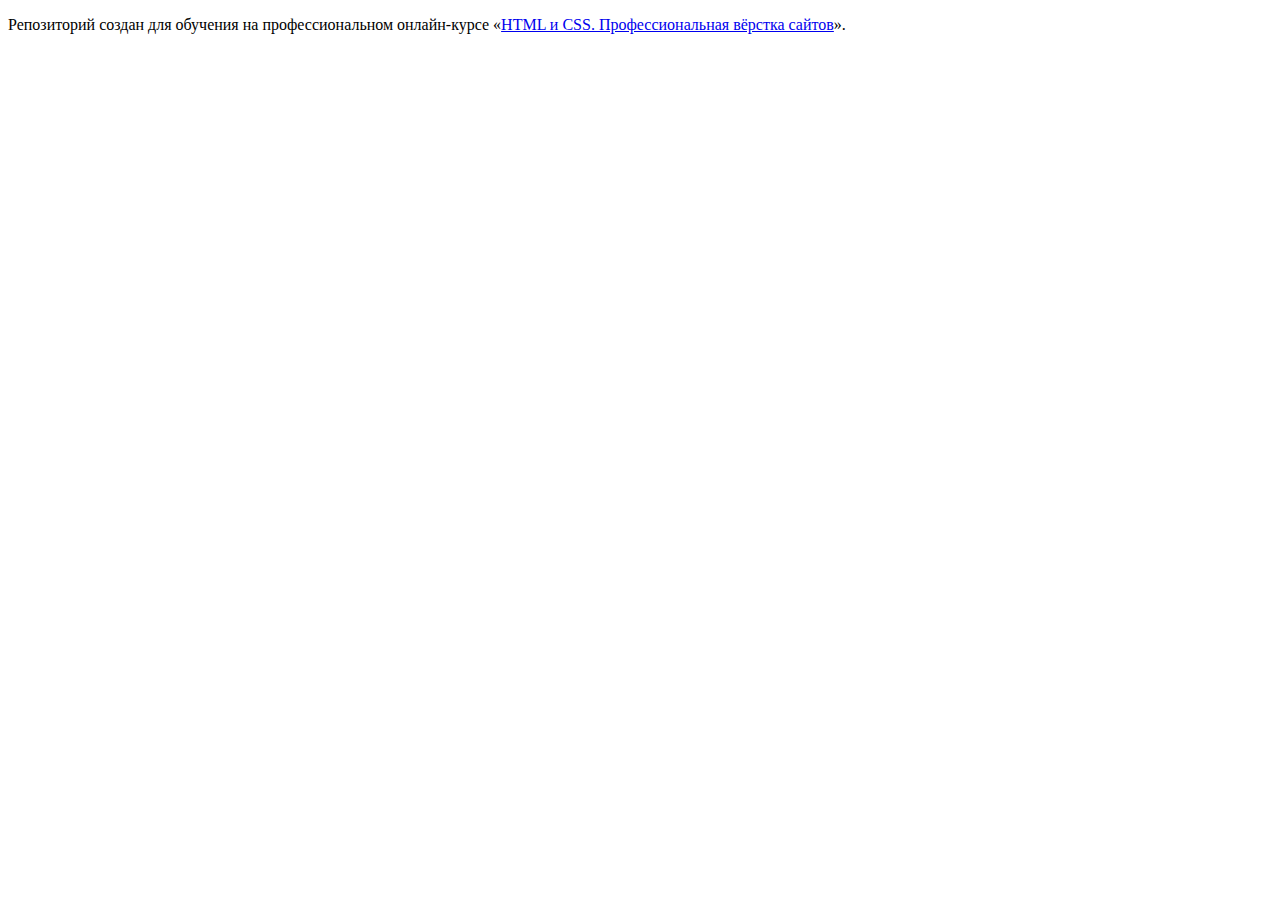
==== index.html @ b7908b3c ":hatching_chick:" ====
<!DOCTYPE html>
<html lang="ru">
  <head>
    <meta charset="utf-8">
    <title>HTML Academy: Седона</title>
  </head>
  <body>

    <p>Репозиторий создан для обучения на профессиональном онлайн‑курсе «<a href="https://htmlacademy.ru/intensive/htmlcss">HTML и CSS. Профессиональная вёрстка сайтов</a>».</p>

  </body>
</html>
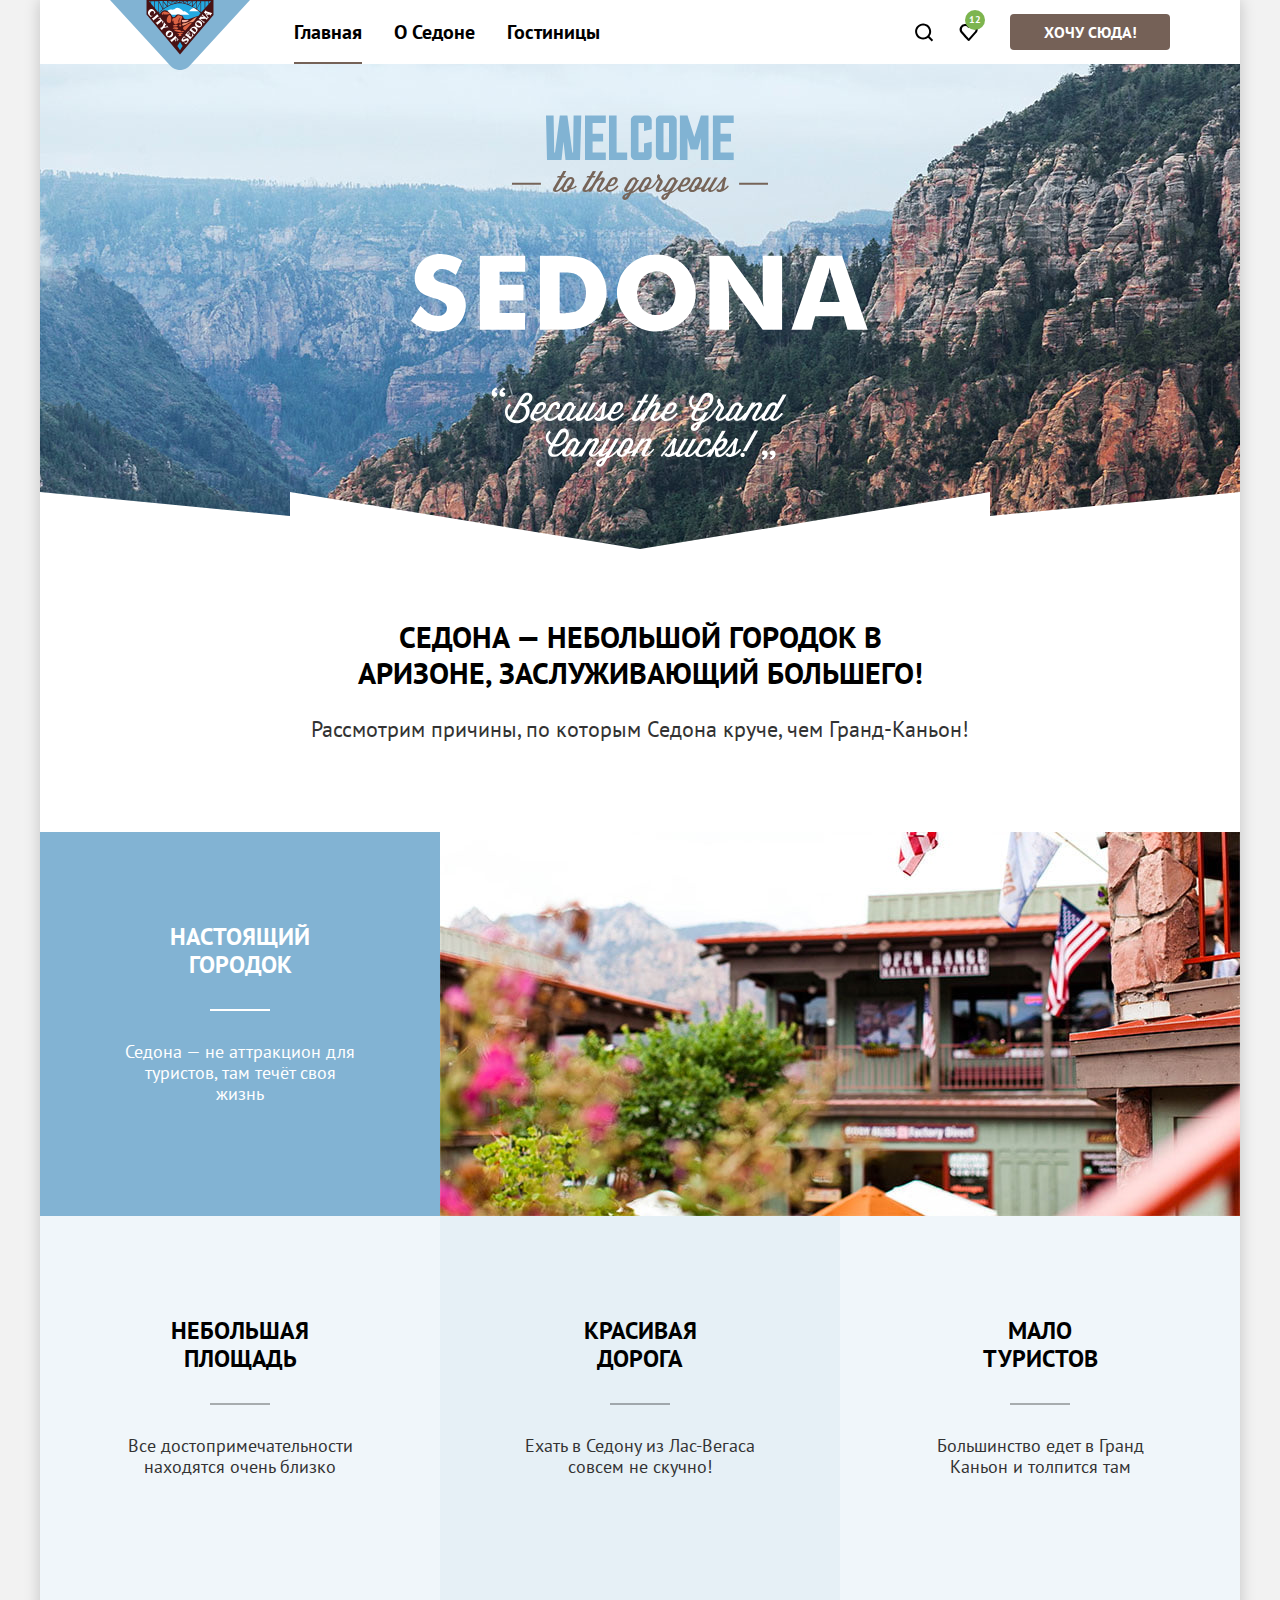
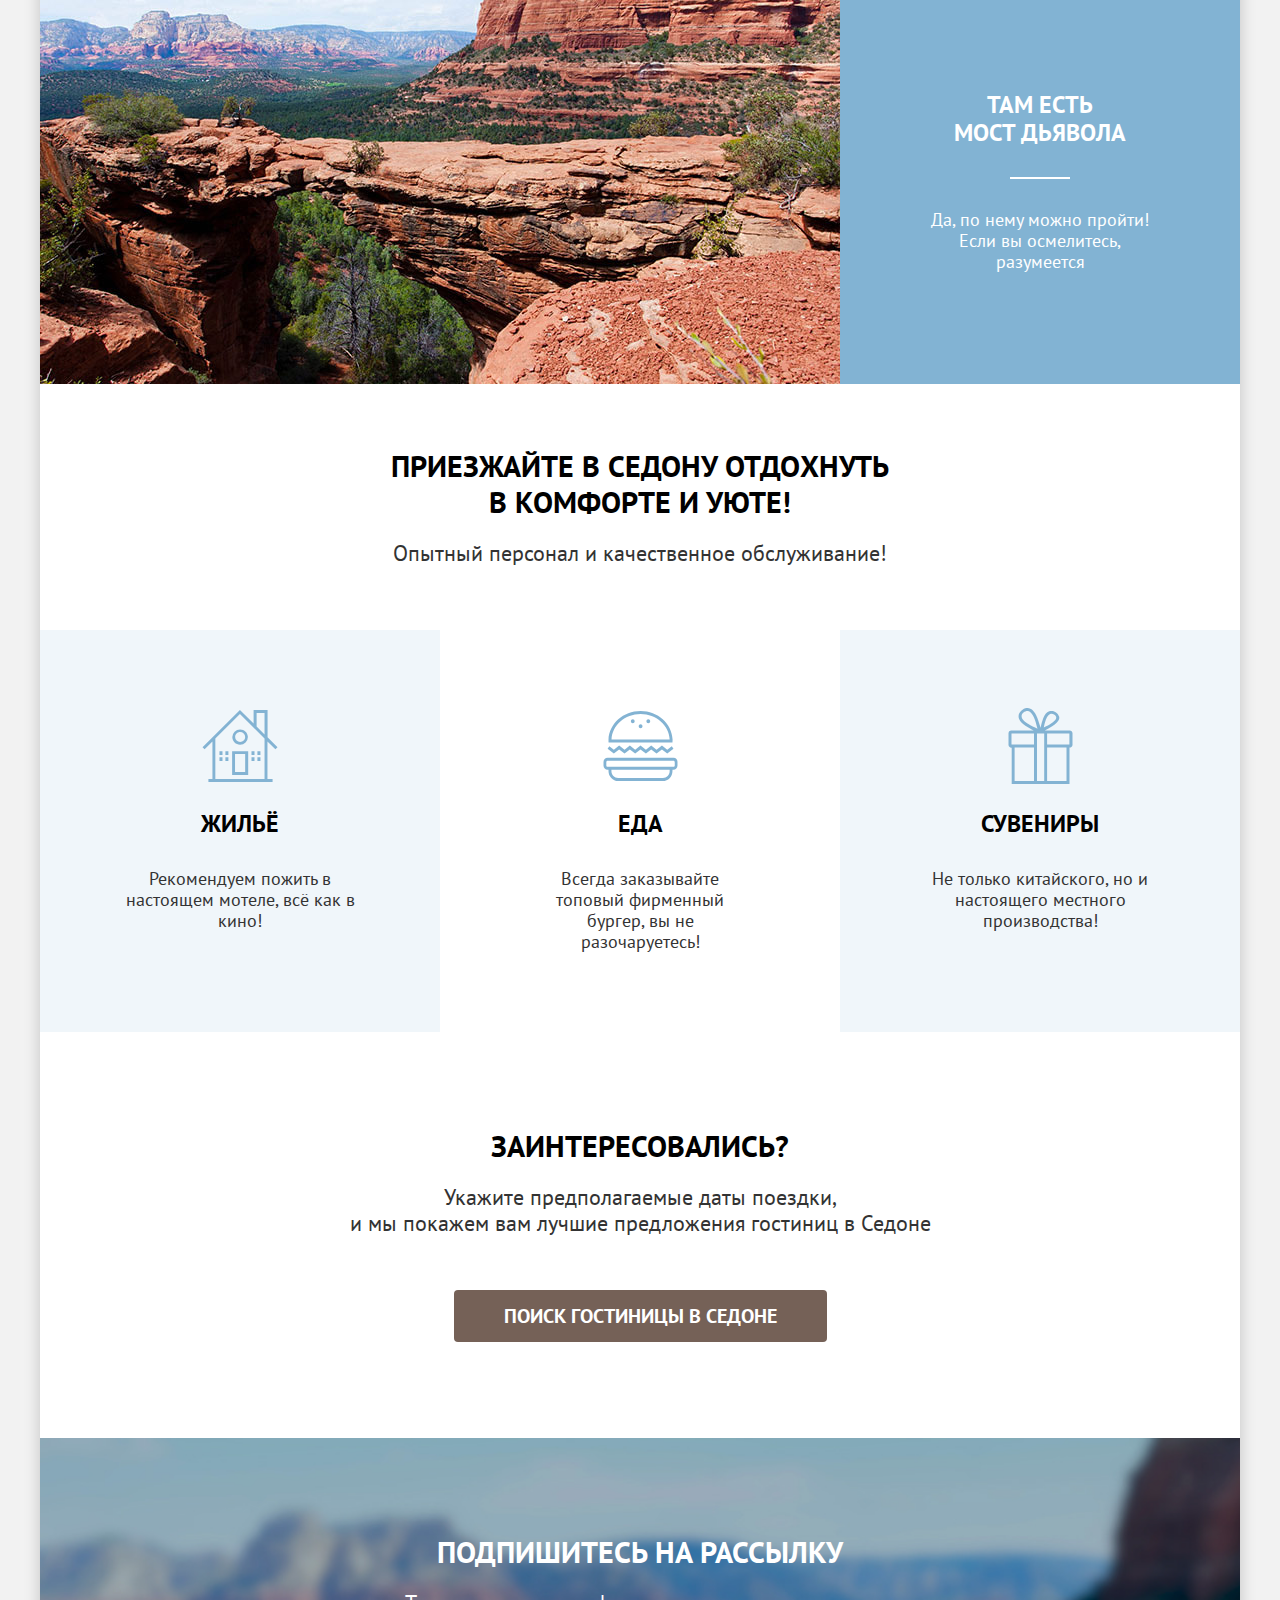
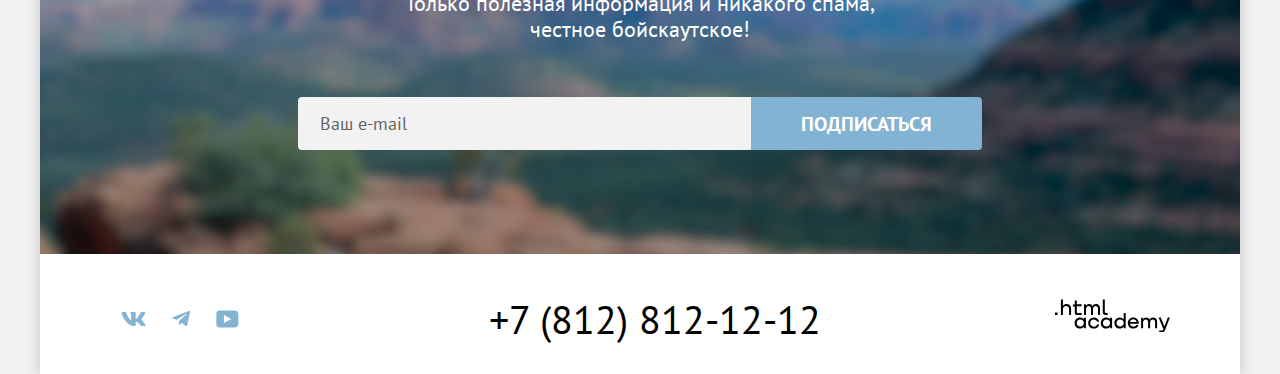
==== commit 05a84fa1: "Merge pull request #1 from maryana-academova/master" ====
--- a/index.html
+++ b/index.html
@@ -2,11 +2,230 @@
 <html lang="ru">
   <head>
     <meta charset="utf-8">
-    <title>HTML Academy: Седона</title>
+    <title>Седона. Городок в Аризоне</title>
+    <link rel="stylesheet" href="styles/styles.css">
   </head>
   <body>
-
-    <p>Репозиторий создан для обучения на профессиональном онлайн‑курсе «<a href="https://htmlacademy.ru/intensive/htmlcss">HTML и CSS. Профессиональная вёрстка сайтов</a>».</p>
-
+    <div class="page-container">
+      <header class="page-header" data-test="header">
+        <div class="page-header-container">
+          <nav class="navigation">
+            <a class="navigation-logo" href="#">
+              <img class="page-header-logo" src="images/logo.svg" width="140" height="70" alt="Логотип города Седона.">
+            </a>
+            <ul class="navigation-list">
+              <li class="navigation-item">
+                <a class="navigation-link navigation-link-current" href="#">Главная</a>
+              </li>
+              <li class="navigation-item">
+                <a class="navigation-link" href="#">О Седоне</a>
+              </li>
+              <li class="navigation-item">
+                <a class="navigation-link" href="catalog.html">Гостиницы</a>
+              </li>
+            </ul>
+            <ul class="navigation-user">
+              <li class="navigation-user-item">
+                <a class="navigation-user-link navigation-user-link-search" href="#">
+                  <span class="visually-hidden">Поиск</span>
+                </a>
+              </li>
+              <li class="navigation-user-item">
+                <a class="navigation-user-link navigation-user-link-favorite" href="#">
+                  <span class="visually-hidden">Избранное</span>
+                  <span class="notification-badge">12</span>
+                </a>
+              </li>
+            </ul>
+          </nav>
+          <a class="header-button" href="#search">Хочу сюда!</a>
+        </div>
+      </header>
+      <main class="main-container main-index" data-test="main">
+        <section class="hero" data-test="hero">
+          <h1 class="visually-hidden">Седона — городок в Аризоне</h1>
+          <img class="hero-img" src="images/welcome.svg" width="458" height="352" alt="Welcome to the gorgeous Sedona, because the Grand Canyon sucks!">
+        </section>
+        <section class="advantages" data-test="advantages">
+          <h2 class="visually-hidden">Преимущества</h2>
+          <p class="lead">Седона — небольшой городок в Аризоне, заслуживающий большего!</p>
+          <p class="advantages-list-title">Рассмотрим причины, по которым Седона круче, чем Гранд-Каньон!</p>
+          <ul class="advantages-list">
+            <li class="advantages-item advantages-item-wide">
+              <div class="advantages-item-container">
+                <h3 class="advantages-title">Настоящий городок</h3>
+                <p class="advantages-description">Седона — не аттракцион для туристов, там течёт своя жизнь</p>
+              </div>
+              <img class="advantages-img" src="images/photo-1.jpg" width="800" height="384" alt="Домики на фоне гор.">
+            </li>
+            <li class="advantages-item">
+              <div class="advantages-item-container">
+                <h3 class="advantages-title">Небольшая площадь</h3>
+                <p class="advantages-description">Все достопримечательности находятся очень близко</p>
+              </div>
+            </li>
+            <li class="advantages-item">
+              <div class="advantages-item-container">
+                <h3 class="advantages-title">Красивая дорога</h3>
+                <p class="advantages-description">Ехать в Седону из Лас-Вегаса совсем не скучно!</p>
+              </div>
+            </li>
+            <li class="advantages-item">
+              <div class="advantages-item-container">
+                <h3 class="advantages-title">Мало туристов</h3>
+                <p class="advantages-description">Большинство едет в Гранд Каньон и толпится там</p>
+              </div>
+            </li>
+            <li class="advantages-item advantages-item-wide advantages-item-wide-reverse">
+              <div class="advantages-item-container">
+                <h3 class="advantages-title">Там есть<br>мост дьявола</h3>
+                <p class="advantages-description">Да, по нему можно пройти! Если вы осмелитесь, разумеется</p>
+              </div>
+              <img class="advantages-img" src="images/photo-2.jpg" width="800" height="384" alt="Каньон, горы, снова горы.">
+            </li>
+          </ul>
+      </section>
+      <section class="infrastructure">
+        <h2 class="visually-hidden">Инфраструктура</h2>
+        <p class="infrastructure-lead">Приезжайте в Седону отдохнуть в комфорте и уюте!</p>
+        <p class="infrastructure-lead-text">Опытный персонал и качественное обслуживание!</p>
+          <ul class="infrastructure-list">
+            <li class="infrastructure-item infrastructure-item-home">
+              <h4 class="infrastructure-title">Жильё</h4>
+              <p class="infrastructure-description">Рекомендуем пожить в настоящем мотеле, всё как в кино!</p>
+            </li>
+            <li class="infrastructure-item infrastructure-item-meal">
+              <h4 class="infrastructure-title">Еда</h4>
+              <p class="infrastructure-description">Всегда заказывайте топовый фирменный бургер, вы не разочаруетесь!</p>
+            </li>
+            <li class="infrastructure-item infrastructure-item-souvenir">
+              <h4 class="infrastructure-title">Сувениры</h4>
+              <p class="infrastructure-description">Не только китайского, но и настоящего местного производства!</p>
+            </li>
+          </ul>
+        </section>
+        <section class="search" data-test="search" id="search">
+          <h2 class="search-title">Заинтересовались?</h2>
+          <p class="search-description">Укажите предполагаемые даты поездки,<br> и мы покажем вам лучшие предложения гостиниц в Седоне</p>
+          <a class="search-button" href="#">Поиск гостиницы в Седоне</a>
+        </section>
+        <section class="subscribe subscribe-theme-custom" data-test="subscribe">
+          <h2 class="subscribe-title">Подпишитесь на рассылку</h2>
+          <p class="subscribe-description">Только полезная информация и никакого спама, честное бойскаутское!</p>
+          <form class="subscribe-form" action="https://echo.htmlacademy.ru/" method="post">
+            <p class="subscribe-form-name">
+              <label class="visually-hidden" for="user-email">Ваш e-mail</label>
+              <input class="field" type="text" id="user-email" name="user-email" placeholder="Ваш e-mail">
+            </p>
+            <button class="subscribe-button" type="submit">Подписаться</button>
+          </form>
+        </section>
+      </main>
+      <footer class="page-footer" data-test="footer">
+        <div class="page-footer-container">
+          <ul class="footer-social-list">
+            <li class="footer-social-item">
+              <a class="footer-social-link" href="#">
+                <span class="visually-hidden">ВКонтакте</span>
+                <svg class="footer-social-img" width="25" height="14" fill="currentColor" xmlns="http://www.w3.org/2000/svg">
+                  <path fill-rule="evenodd" clip-rule="evenodd" d="M24.12.95c.16-.55 0-.95-.8-.95H20.7c-.67 0-.98.35-1.15.73 0 0-1.33 3.2-3.22 5.27-.61.6-.9.8-1.23.8-.16 0-.41-.2-.41-.74V.95c0-.66-.19-.95-.74-.95H9.82c-.42 0-.67.3-.67.6 0 .61.95.76 1.04 2.5v3.8c0 .84-.15.99-.48.99-.9 0-3.06-3.21-4.34-6.89-.25-.71-.5-1-1.18-1H1.57c-.75 0-.9.35-.9.73 0 .68.89 4.07 4.14 8.55 2.17 3.06 5.23 4.72 8 4.72 1.68 0 1.88-.37 1.88-1v-2.32c0-.73.16-.88.7-.88.38 0 1.05.2 2.6 1.67 1.79 1.75 2.08 2.53 3.08 2.53h2.63c.75 0 1.12-.37.9-1.1-.23-.72-1.08-1.77-2.2-3.02-.62-.7-1.54-1.47-1.82-1.86-.39-.49-.28-.7 0-1.14 0 0 3.2-4.43 3.54-5.93Z" />
+                </svg>
+              </a>
+            </li>
+            <li class="footer-social-item">
+              <a class="footer-social-link" href="#">
+                <span class="visually-hidden">Телеграм</span>
+                <svg class="footer-social-img" width="18" height="16" fill="currentColor" xmlns="http://www.w3.org/2000/svg">
+                  <path d="M16.79.1.84 6.25c-1.09.43-1.08 1.04-.2 1.31l4.1 1.28 9.47-5.98c.44-.27.85-.12.52.18L7.05 9.96l-.28 4.22c.41 0 .6-.19.83-.41l1.99-1.93 4.13 3.05c.77.42 1.31.2 1.5-.7l2.72-12.8c.28-1.12-.43-1.62-1.16-1.3Z" />
+                </svg>
+              </a>
+            </li>
+            <li class="footer-social-item">
+              <a class="footer-social-link" href="#">
+                <span class="visually-hidden">YouTube</span>
+                <svg class="footer-social-img" width="23" height="18" fill="currentColor" xmlns="http://www.w3.org/2000/svg">
+                  <path d="M18.94.5H3.51C1.65.5.33 2.1.33 3.9V14c0 1.9 1.32 3.5 3.18 3.5h15.65c1.64 0 3.17-1.6 3.17-3.4V3.9C22.11 2.1 20.8.5 18.94.5ZM7.99 13.04V4.96L15.33 9l-7.34 4.04Z" />
+                </svg>
+              </a>
+            </li>
+          </ul>
+          <a class="footer-phone" href="tel:+78128121212">+7 (812) 812-12-12</a>
+          <a class="copyright" href="https://htmlacademy.ru/">
+            <svg class="htmlacademy-logo" width="115" height="33" xmlns="http://www.w3.org/2000/svg">
+              <path d="M0 13.4V16h2.5v-2.6H0ZM11.6 5C10 5 8.8 5.7 8 6.7h-.1V.5h-2V16h2v-5.3c0-2.1 1.3-3.6 3.3-3.6 1.8 0 2.9 1.4 2.9 3.2V16h2V9.9c.1-3-1.8-4.9-4.5-4.9ZM26.6 5.3h-4.8V1.6h-2v3.8h-1.9v2h1.9v6c0 1.7 1 2.7 2.7 2.7h4.1v-2h-3.7c-.7 0-1.1-.4-1.1-1.1V7.3h4.8v-2ZM41.1 5.1c-1.6 0-2.9.8-3.5 2.1h-.1c-.6-1.2-1.8-2.1-3.4-2.1-1.4 0-2.5.8-3.1 1.8h-.1V5.3H29v10.6h2v-5.4c0-2 1-3.5 2.6-3.5C35.1 7 36 8 36 9.6v6.3h2v-5.6C38 7.9 39.4 7 40.6 7 42.1 7 43 8 43 9.6v6.3h2V9.4c.1-2.5-1.4-4.3-3.9-4.3ZM47.8 13.2c0 1.7 1 2.7 2.8 2.7h2v-2h-1.7c-.7 0-1.1-.4-1.1-1.1V.5h-2v12.7ZM28.9 20.2c-.9-1.1-2.2-1.8-3.9-1.8-3.1 0-5.4 2.3-5.4 5.6s2.3 5.6 5.4 5.6c1.8 0 3-.8 3.8-1.9h.1v1.6h2V18.7h-2v1.5Zm-3.6 7.4c-2.2 0-3.6-1.6-3.6-3.6s1.4-3.6 3.6-3.6 3.6 1.6 3.6 3.6c0 1.9-1.4 3.6-3.6 3.6ZM44.2 22.5c-.5-2.4-2.6-4.1-5.4-4.1a5.4 5.4 0 0 0-5.6 5.6c0 3.1 2.2 5.6 5.6 5.6 2.8 0 4.9-1.8 5.4-4.2h-2.1a3.4 3.4 0 0 1-3.3 2.3c-2.2 0-3.6-1.6-3.6-3.6s1.4-3.6 3.6-3.6c1.6 0 2.8 1 3.3 2.2h2.1v-.2ZM55.1 20.2c-.9-1.1-2.2-1.8-3.9-1.8-3.1 0-5.4 2.3-5.4 5.6s2.3 5.6 5.4 5.6c1.8 0 3-.8 3.8-1.9h.1v1.6h2V18.7h-2v1.5Zm-3.6 7.4c-2.2 0-3.6-1.6-3.6-3.6s1.4-3.6 3.6-3.6 3.6 1.6 3.6 3.6c0 1.9-1.5 3.6-3.6 3.6ZM68.7 20.3c-.9-1.1-2.2-1.9-3.9-1.9-3.1 0-5.4 2.3-5.4 5.6s2.2 5.6 5.4 5.6c1.7 0 3-.8 3.8-1.8h.1v1.5h2V13.9h-2v6.4Zm-3.6 7.3c-2.2 0-3.6-1.6-3.6-3.6s1.4-3.6 3.6-3.6 3.6 1.6 3.6 3.6c-.1 2-1.5 3.6-3.6 3.6ZM78.3 18.4c-3.3 0-5.5 2.5-5.5 5.6 0 3 2.1 5.6 5.5 5.6 2.5 0 4.5-1.3 5.2-3.6h-2.1c-.5 1-1.6 1.6-3 1.6-1.9 0-3.3-1.3-3.4-2.9h8.8c.2-3.6-2-6.3-5.5-6.3Zm0 1.9c1.7 0 3 1 3.3 2.6h-6.5c.3-1.5 1.5-2.6 3.2-2.6ZM98.2 18.4c-1.6 0-2.9.8-3.6 2h-.1c-.6-1.2-1.8-2-3.4-2-1.4 0-2.5.7-3.1 1.8v-1.5h-1.9v10.6h2v-5.4c0-2 1-3.4 2.6-3.5 1.5 0 2.4 1 2.4 2.6v6.3h2v-5.6c0-2.4 1.4-3.3 2.6-3.3 1.5 0 2.4 1 2.4 2.6v6.3h2v-6.5c.1-2.6-1.4-4.4-3.9-4.4ZM109.4 27.5l-3.6-8.9h-2.2l4.8 11.6c-.3.9-.7 1.2-1.7 1.2h-2.5v2h2.5c1.8 0 2.8-.8 3.5-2.6l4.7-12.2h-2.1l-3.4 8.9Z" />
+            </svg>
+          </a>
+        </div>
+      </footer>
+    </div>
+    <div class="modal-container modal-container-close">
+      <div class="modal modal-search">
+        <button class="modal-close-button" type="button">
+          <span class="visually-hidden">Закрыть.</span>
+        </button>
+        <section class="modal-content">
+          <h2 class="modal-title">Поиск гостиницы в Седоне</h2>
+          <form class="search-form" action="https://echo.htmlacademy.ru/" method="post">
+            <p class="field-group">
+              <label class="form-label" for="check-in-date">Дата заезда:</label>
+              <input class="form-field calendar-field" type="text" id="check-in-date" name="check-in-date" value="27 апреля 2020" placeholder="Укажите дату">
+              <span class="form-message form-message-error">Мы не можем отправить вас в прошлое.</span>
+            </p>
+            <p class="field-group">
+              <label class="form-label" for="check-out-date">Дата выезда:</label>
+              <input class="form-field calendar-field" type="text" id="check-out-date" name="check-out-date" value="1 сентября 2023" placeholder="Укажите дату">
+              <span class="form-message">На эти даты есть свободные номера. Пока есть.</span>
+            </p>
+            <p class="field-group field-group-half">
+              <label class="form-label" for="adults">Взрослые:</label>
+              <span class="number-control">
+                <button class="number-control-button" type="button">
+                  <span class="visually-hidden">Уменьшить.</span>
+                  <svg width="20" height="20" fill="currentColor" xmlns="http://www.w3.org/2000/svg">
+                    <path d="M3 9v2h14V9H3Z" />
+                  </svg>
+                </button>
+                <input class="form-field number-field" type="number" id="adults" name="adults" value="2">
+                <button class="number-control-button" type="button">
+                  <span class="visually-hidden">Увеличить.</span>
+                  <svg width="20" height="20" fill="currentColor" xmlns="http://www.w3.org/2000/svg">
+                    <path d="M17 9h-6V3H9v6H3v2h6v6h2v-6h6V9Z" />
+                  </svg>
+                </button>
+              </span>
+            </p>
+            <p class="field-group field-group-half">
+              <span class="form-label form-label-icon">
+                <label class="form-label" for="children">Дети:</label>
+                <span class="tooltip">
+                  <button class="tooltip-toggle" type="button" aria-labelledby="tooltip-label">
+                    <svg class="tooltip-icon" width="20" height="20" fill="currentColor" xmlns="http://www.w3.org/2000/svg">
+                      <path fill-rule="evenodd" clip-rule="evenodd" d="M9 4h2v2H9V4Zm2 12H9V7h2v9Z" />
+                    </svg>
+                  </button>
+                  <span class="tooltip-text" role="tooltip" id="tooltip-label">Укажите количество детей, которые будут с вами, возраст которых от 6 до 18 лет. Дети до 6 лет размещаются бесплатно.</span>
+                </span>
+              </span>
+              <span class="number-control">
+                <button class="number-control-button" type="button">
+                  <span class="visually-hidden">Уменьшить.</span>
+                  <svg width="20" height="20" fill="currentColor" xmlns="http://www.w3.org/2000/svg">
+                    <path d="M3 9v2h14V9H3Z" />
+                  </svg>
+                </button>
+                <input class="form-field number-field" type="number" id="children" name="children" value="2">
+                <button class="number-control-button" type="button">
+                  <span class="visually-hidden">Увеличить.</span>
+                  <svg width="20" height="20" fill="currentColor" xmlns="http://www.w3.org/2000/svg">
+                    <path d="M17 9h-6V3H9v6H3v2h6v6h2v-6h6V9Z" />
+                  </svg>
+                </button>
+              </span>
+            </p>
+            <button class="button form-button" type="submit">Найти</button>
+          </form>
+        </section>
+      </div>
+    </div>
   </body>
 </html>
--- a/styles/styles.css
+++ b/styles/styles.css
@@ -0,0 +1,1644 @@
+@font-face {
+  font-family: "PT Sans";
+  font-style: normal;
+  font-weight: 400;
+  src: url("../fonts/ptsans-400.woff2") format("woff2");
+  font-display: swap;
+}
+
+@font-face {
+  font-family: "PT Sans";
+  font-style: normal;
+  font-weight: 700;
+  src: url("../fonts/ptsans-700.woff2") format("woff2");
+  font-display: swap;
+}
+
+html {
+  height: 100%;
+}
+
+body {
+  display: flex;
+  flex-direction: column;
+  min-height: 100%;
+  margin: 0;
+  font-family: "PT Sans", sans-serif;
+  font-size: 18px;
+  line-height: 21px;
+  color: #000000;
+  background-color: #f2f2f2;
+}
+
+.visually-hidden {
+  position: absolute;
+  width: 1px;
+  height: 1px;
+  margin: -1px;
+  padding: 0;
+  border: 0;
+  clip: rect(0 0 0 0);
+  overflow: hidden;
+}
+
+.page-container {
+  width: 1200px;
+  margin: 0 auto;
+  background-color: #ffffff;
+  box-shadow: 0 0 15px rgb(0, 0, 0, 0.2);
+}
+
+.page-header-container {
+  display: flex;
+  align-items: center;
+  padding-left: 70px;
+  padding-right: 70px;
+}
+
+.navigation {
+  display: flex;
+  width: 880px;
+  margin-right: auto;
+}
+
+.navigation-logo {
+  position: relative;
+  width: 138px;
+  margin-right: 30px;
+  margin-bottom: -6px;
+}
+
+.page-header-logo {
+  display: block;
+}
+
+.navigation-list {
+  display: flex;
+  flex-wrap: wrap;
+  width: 340px;
+  margin: 0;
+  padding: 0;
+  list-style-type: none;
+}
+
+.navigation-user {
+  display: flex;
+  flex-wrap: wrap;
+  max-width: 90px;
+  margin: 0;
+  margin-left: auto;
+  padding: 0;
+  list-style-type: none;
+}
+
+.navigation-link {
+  display: block;
+  padding: 20px 16px;
+  font-weight: 700;
+  font-size: 20px;
+  line-height: 24px;
+  color: #000000;
+  text-decoration: none;
+}
+
+.navigation-link-current {
+  position: relative;
+}
+
+.navigation-link-current::after {
+  position: absolute;
+  bottom: 0;
+  left: 16px;
+  right: 16px;
+  height: 2px;
+  background-color: #756257;
+  content: "";
+}
+
+.navigation-user-link {
+  position: relative;
+  display: block;
+  padding: 22px 12px;
+  width: 20px;
+  height: 20px;
+  font-weight: 700;
+  font-size: 20px;
+  line-height: 24px;
+  color: #000000;
+  text-decoration: none;
+}
+
+.navigation-user-link-search {
+  background-image: url("../images/search.svg");
+  background-repeat: no-repeat;
+  background-position: center;
+}
+
+.navigation-user-link-favorite {
+  background-image: url("../images/favorite.svg");
+  background-repeat: no-repeat;
+  background-position: center;
+}
+
+.header-button {
+  width: 160px;
+  display: inline-block;
+  padding: 8px 10px 8px 10px;
+  font-family: inherit;
+  font-weight: 700;
+  font-size: 16px;
+  line-height: 20px;
+  color: #ffffff;
+  text-transform: uppercase;
+  text-decoration: none;
+  background-color: #756157;
+  text-align: center;
+  border: none;
+  border-radius: 4px;
+  box-sizing: border-box;
+  cursor: pointer;
+}
+
+.header-button:hover {
+  background-color: #615048;
+}
+
+.header-button:focus {
+  background-color: #615048;
+}
+
+.header-button:active {
+  color: rgba(255, 255, 255, 0.3);
+  background-color: #756157;
+}
+
+.header-button:disabled {
+  background-color: #e5e5e5;
+}
+
+.notification-badge {
+  position: absolute;
+  top: 10px;
+  right: 5px;
+  display: flex;
+  align-items: center;
+  justify-content: center;
+  width: 20px;
+  height: 20px;
+  font-size: 10px;
+  line-height: 10px;
+  color: #ffffff;
+  background-color: #7db54f;
+  border-radius: 50%;
+}
+
+.favorite-button {
+  font-weight: 700;
+  font-size: 16px;
+  line-height: 20px;
+  color: #ffffff;
+  text-transform: uppercase;
+  text-decoration: none;
+  background-color: #7db54f;
+  text-align: center;
+  border: none;
+}
+
+.main-container {
+  flex-grow: 1;
+}
+
+.hero {
+  padding-top: 51px;
+  padding-bottom: 82px;
+  background-color: #d9eaf2;
+  background-image: url("../images/hero-border.svg"), url("../images/background.jpg");
+  background-size: contain, cover;
+  background-repeat: no-repeat;
+  background-position: center bottom, center;
+}
+
+.hero-img {
+  display: block;
+  margin-left: auto;
+  margin-right: auto;
+}
+
+.advantages {
+  padding-top: 70px;
+}
+
+.lead {
+  max-width: 620px;
+  margin: 0 auto 25px;
+  font-weight: 700;
+  font-size: 30px;
+  line-height: 36px;
+  text-align: center;
+  text-transform: uppercase;
+}
+
+.advantages-list-title {
+  margin-top: 0;
+  margin-bottom: 90px;
+  font-size: 22px;
+  line-height: 26px;
+  color: #333333;
+  text-align: center;
+}
+
+.advantages-img {
+  display: block;
+}
+
+.advantages-title {
+  display: flex;
+  flex-direction: column;
+  align-items: center;
+  max-width: 175px;
+  margin-top: 0;
+  margin-bottom: 30px;
+  font-size: 24px;
+  line-height: 28px;
+  text-align: center;
+  text-transform: uppercase;
+}
+
+.advantages-description {
+  margin-top: 0;
+  margin-bottom: 22px;
+  order: 3;
+  color: #333333;
+  text-align: center;
+}
+
+.advantages-item {
+  background-color: rgba(131, 179, 211, 0.12);
+}
+
+.advantages-item:nth-child(3) {
+  background-color: rgba(131, 179, 211, 0.2);
+}
+
+.advantages-list {
+  display: flex;
+  flex-wrap: wrap;
+  margin: 0;
+  padding: 0;
+  list-style-type: none;
+}
+
+.advantages-item-container {
+  width: 230px;
+  min-height: 204px;
+  display: flex;
+  flex-direction: column;
+  justify-content: center;
+  align-items: center;
+  padding: 90px 85px;
+  margin-top: auto;
+  margin-bottom: auto;
+}
+
+.advantages-item-container::before {
+  margin-bottom: 30px;
+  order: 2;
+  width: 60px;
+  height: 2px;
+  background-color: rgba(0, 0, 0, 0.3);
+  content: "";
+}
+
+
+.advantages-item-wide {
+  display: flex;
+  flex-wrap: wrap;
+  background-color: #82b3d3;
+}
+
+.advantages-item-wide-reverse {
+  flex-direction: row-reverse;
+}
+
+.advantages-item-wide .advantages-item-container::before {
+  background-color: #ffffff;
+}
+
+.advantages-item-wide .advantages-title {
+  color: #ffffff;
+}
+
+.advantages-item-wide .advantages-description {
+  color: #ffffff;
+}
+
+
+.infrastructure {
+  padding-top: 64px;
+}
+
+.infrastructure-lead {
+  max-width: 510px;
+  margin: 0 auto 20px;
+  font-weight: 700;
+  font-size: 30px;
+  line-height: 36px;
+  text-align: center;
+  text-transform: uppercase;
+}
+
+.infrastructure-lead-text {
+  margin-top: 0;
+  margin-bottom: 64px;
+  font-size: 22px;
+  line-height: 26px;
+  color: #333333;
+  text-align: center;
+}
+
+.infrastructure-list {
+  display: flex;
+  flex-wrap: wrap;
+  margin: 0;
+  padding: 0;
+  list-style-type: none;
+}
+
+.infrastructure-item {
+  width: 230px;
+  padding: 180px 85px 80px;
+  background-color: rgba(131, 179, 211, 0.12);
+}
+
+.infrastructure-item:nth-child(2) {
+  background-color: #ffffff;
+}
+
+.infrastructure-item-home {
+  background-image: url("../images/house.svg");
+  background-repeat: no-repeat;
+  background-position: top 80px center;
+}
+
+.infrastructure-item-meal {
+  background-image: url("../images/food.svg");
+  background-repeat: no-repeat;
+  background-position: top 81px center;
+}
+
+.infrastructure-item-souvenir {
+  background-image: url("../images/gift.svg");
+  background-repeat: no-repeat;
+  background-position: top 78px center;
+}
+
+.infrastructure-title {
+  margin-top: 0;
+  margin-bottom: 30px;
+  font-size: 24px;
+  line-height: 28px;
+  text-transform: uppercase;
+  text-align: center;
+}
+
+.infrastructure-description {
+  margin: 0;
+  color: #333333;
+  text-align: center;
+}
+
+.search {
+  padding: 96px 300px 96px;
+  text-align: center;
+}
+
+.search-title {
+  margin-top: 0;
+  margin-bottom: 20px;
+  font-size: 30px;
+  line-height: 36px;
+  text-align: center;
+  text-transform: uppercase;
+}
+
+.search-description {
+  margin-top: 0;
+  margin-bottom: 54px;
+  font-size: 22px;
+  line-height: 26px;
+  color: #333333;
+}
+
+.search-button {
+  display: inline-block;
+  padding: 8px 50px;
+  font-family: inherit;
+  font-weight: 700;
+  font-size: 20px;
+  line-height: 36px;
+  color: #ffffff;
+  text-transform: uppercase;
+  text-decoration: none;
+  background-color: #756157;
+  text-align: center;
+  border: none;
+  border-radius: 4px;
+  box-sizing: border-box;
+  cursor: pointer;
+}
+
+.subscribe {
+  padding: 96px 258px 104px;
+  text-align: center;
+}
+
+.subscribe-title {
+  margin-top: 0;
+  margin-bottom: 20px;
+  font-size: 30px;
+  line-height: 36px;
+  text-transform: uppercase;
+}
+
+.subscribe-description {
+  max-width: 545px;
+  margin: 0 auto 55px;
+  font-weight: 400;
+  font-size: 22px;
+  line-height: 26px;
+}
+
+.subscribe-theme-custom {
+  color: #ffffff;
+  background-color: #8daab8;
+  background-image: url("../images/background-subscribe.jpg");
+  background-size: cover;
+  background-repeat: no-repeat;
+}
+
+.subscribe-form {
+  display: flex;
+  justify-content: stretch;
+  width: 100%;
+}
+
+.subscribe-form-name {
+  margin: 0;
+  flex-grow: 1;
+}
+
+.field {
+  margin: 0;
+  padding: 14px 20px;
+  font-family: inherit;
+  font-size: 18px;
+  line-height: 21px;
+  background-color: #f2f2f2;
+  border-radius: 4px 0 0 4px;
+  border: 2px solid #f2f2f2;
+  box-sizing: border-box;
+}
+
+.field:hover {
+  background-color: #f6f6f6;
+}
+
+.field:focus {
+  background-color: #f2f2f2;
+  outline: 3px solid #83b3d3;
+}
+
+.field:focus:not(:placeholder-shown) {
+  border: 2px solid #000000;
+  outline: none;
+}
+
+.field::placeholder {
+  color: #000000;
+  opacity: 0.6;
+}
+
+.subscribe-form-name .field {
+  width: 100%;
+}
+
+.subscribe-button {
+  display: inline-block;
+  padding: 8px 50px;
+  font-family: inherit;
+  font-weight: 700;
+  font-size: 20px;
+  line-height: 36px;
+  color: #ffffff;
+  text-transform: uppercase;
+  text-decoration: none;
+  background-color: #82b3d3;
+  text-align: center;
+  border: none;
+  border-radius: 4px;
+  box-sizing: border-box;
+  cursor: pointer;
+  border-radius: 0 4px 4px 0;
+}
+
+.subscribe-button:hover {
+  background-color: #68a2ca;
+}
+
+.subscribe-button:focus {
+  background-color: #68a2ca;
+}
+
+.subscribe-button:active {
+  background-color: #82b3d3;
+}
+
+.page-footer {
+  padding-top: 45px;
+  padding-bottom: 35px;
+}
+
+.page-footer-container {
+  display: flex;
+  padding-left: 70px;
+  padding-right: 70px;
+}
+
+.footer-social-list {
+  display: flex;
+  flex-wrap: wrap;
+  width: 145px;
+  margin: 0;
+  padding: 0;
+  list-style-type: none;
+}
+
+.footer-social-link {
+  display: flex;
+  justify-content: center;
+  align-items: center;
+  width: 47px;
+  height: 40px;
+  color: #83b3d3;
+  background-repeat: no-repeat;
+  background-position: center;
+  box-sizing: border-box;
+}
+
+.footer-social-link:hover {
+  color: #68a2ca;
+}
+
+.footer-social-link:focus {
+  color: #68a2ca;
+}
+
+.footer-social-link:active {
+  color: rgba(104, 162, 202, 0.3);
+}
+
+.footer-phone {
+  margin-left: auto;
+  margin-right: auto;
+  font-size: 40px;
+  line-height: 40px;
+  color: #000000;
+  text-transform: uppercase;
+  text-decoration: none;
+  text-align: center;
+}
+
+.footer-phone:hover {
+  color: #756157;
+}
+
+.footer-phone:focus {
+  color: #756157;
+}
+
+.footer-phone:active {
+  color: rgba(117, 97, 87, 0.3);
+}
+
+.copyright {
+  width: 115px;
+}
+
+.htmlacademy-logo {
+  display: block;
+  fill: #000000;
+}
+
+.htmlacademy-logo:hover {
+  fill: #756157;
+}
+
+.htmlacademy-logo:focus {
+  fill: #756157;
+}
+
+.htmlacademy-logo:active {
+  fill: rgba(117, 97, 87, 0.3);
+}
+
+.main-inner-header {
+  padding-top: 35px;
+  padding-bottom: 55px;
+  background-color: #87a4c4;
+  background-image: url("../images/background-filters.jpg");
+  background-size: cover;
+  background-repeat: no-repeat;
+}
+
+.main-inner-header-container {
+  padding-left: 70px;
+  padding-right: 70px;
+}
+
+.inner-header-title {
+  margin-top: 0;
+  margin-bottom: 8px;
+  font-size: 60px;
+  line-height: 78px;
+  color: #ffffff;
+}
+
+.breadcrumbs {
+  display: flex;
+  flex-wrap: wrap;
+  margin: 0;
+  margin-bottom: 40px;
+  padding: 0;
+  list-style-type: none;
+}
+
+.breadcrumbs-item {
+  display: flex;
+  align-items: center;
+}
+
+.breadcrumbs-item:not(:last-child)::after {
+  width: 8px;
+  height: 11px;
+  margin-left: 10px;
+  margin-right: 10px;
+  background-image: url("../images/arrow.svg");
+  background-position: center;
+  background-repeat: no-repeat;
+  content: "";
+}
+
+.breadcrumbs-home-link {
+  width: 12px;
+  height: 12px;
+  background-image: url("../images/home.svg");
+  background-size: cover;
+  background-repeat: no-repeat;
+}
+
+.breadcrumbs-link {
+  font-size: 16px;
+  line-height: 21px;
+  color: #ffffff;
+  text-decoration: none;
+}
+
+.catalog-filter {
+  display: flex;
+}
+
+.catalog-filter-group {
+  margin: 0;
+  margin-right: 70px;
+  padding: 0;
+  border: none;
+  min-width: 150px;
+}
+
+.catalog-filter-group:nth-child(3) {
+  margin-left: auto;
+}
+
+.catalog-filter-group:last-child {
+  margin-right: 0;
+}
+
+.catalog-filter-title {
+  padding: 0;
+  margin-bottom: 32px;
+  font-weight: 700;
+  font-size: 20px;
+  line-height: 24px;
+  color: #ffffff;
+  text-transform: capitalize;
+}
+
+.catalog-filter-list {
+  margin: 0;
+  padding: 0;
+  list-style-type: none;
+}
+
+.catalog-filter-item {
+  margin-bottom: 16px;
+}
+
+.control {
+  position: relative;
+  display: block;
+  padding-left: 36px;
+  cursor: pointer;
+}
+
+.control-mark {
+  position: absolute;
+  top: 2px;
+  left: 0;
+  width: 20px;
+  height: 20px;
+  background-color: #ffffff;
+}
+
+.control:hover {
+  opacity: 0.6;
+}
+
+.control-input:focus + .control-mark {
+  outline: 3px solid #83b3d3;
+}
+
+.control:active {
+  opacity: 0.3;
+}
+
+.control-input:disabled ~ .control-mark {
+  opacity: 0.3;
+}
+
+.control-input:disabled ~ .control-label {
+  opacity: 0.3;
+}
+
+.control-input[type="checkbox"] + .control-mark {
+  border-radius: 4px;
+}
+
+.control-input[type="checkbox"]:checked + .control-mark::before {
+  position: absolute;
+  top: 5px;
+  left: 4px;
+  width: 13px;
+  height: 10px;
+  background-image: url("../images/tick.svg");
+  background-repeat: no-repeat;
+  background-position: center;
+  background-size: contain;
+  content: "";
+}
+
+.control-input[type="radio"] + .control-mark {
+  border-radius: 50%;
+}
+
+.control-input[type="radio"]:checked + .control-mark::before {
+  position: absolute;
+  top: 5px;
+  left: 5px;
+  width: 10px;
+  height: 10px;
+  background-color: #3f5e72;
+  border-radius: 50%;
+  content: "";
+}
+
+.control-label {
+  font-size: 18px;
+  line-height: 23px;
+  color: #ffffff;
+}
+
+.range-scale {
+  position: relative;
+  width: 287px;
+  height: 4px;
+  margin-bottom: 16px;
+  background-color: rgb(255, 255, 255, 0.3);
+}
+
+.range-bar {
+  position: absolute;
+  height: 4px;
+  background-color: #ffffff;
+}
+
+.range-toggle {
+  position: absolute;
+  width: 20px;
+  height: 20px;
+  background-color: #ffffff;
+  border-radius: 5px;
+  border: none;
+  cursor: pointer;
+}
+
+.range-toggle:focus {
+  outline: 3px solid #83b3d3;
+}
+
+.toggle-min {
+  top: -8px;
+  left: 0;
+}
+
+.toggle-max {
+  top: -8px;
+  right: 0;
+}
+
+.range-wrapper-inputs {
+  display: grid;
+  grid-template-columns: 1fr 1fr;
+  gap: 2px;
+  width: 288px;
+  margin-bottom: 43px;
+}
+
+.catalog-filter-label {
+  position: relative;
+}
+
+.range-input-label {
+  position: absolute;
+  right: 20px;
+  top: 15px;
+  color: #000000;
+  opacity: 0.3;
+}
+
+.range-input {
+  width: 100%;
+  padding: 14px 20px 10px;
+  padding-right: 20px;
+  font-weight: 700;
+  font-size: 18px;
+  line-height: 24px;
+  color: #000000;
+  background-color: #f2f2f2;
+  border: none;
+  appearance: textfield;
+  border-radius: 4px 0 0 4px;
+  box-sizing: border-box;
+}
+
+.range-input-max {
+  border-radius: 0 4px 4px 0;
+}
+
+.range-input::-webkit-outer-spin-button,
+.range-input::-webkit-inner-spin-button {
+  appearance: none;
+  margin: 0;
+}
+
+.range-input:hover {
+  background-color: #f6f6f6;
+}
+
+.range-input:focus {
+  background-color: #f2f2f2;
+  outline: 3px solid #83b3d3;
+}
+
+.range-input::placeholder {
+  color: #000000;
+  opacity: 0.6;
+}
+
+.catalog-filter-buttons {
+  display: flex;
+  flex-direction: column;
+  padding-top: 56px;
+}
+
+.catalog-filter-submit {
+  width: 190px;
+  display: inline-block;
+  padding: 8px 10px 8px 10px;
+  font-family: inherit;
+  font-weight: 700;
+  font-size: 16px;
+  line-height: 20px;
+  color: #ffffff;
+  text-align: center;
+  text-transform: uppercase;
+  text-decoration: none;
+  background-color: #82b3d3;
+  margin-bottom: 32px;
+  border: none;
+  border-radius: 4px;
+  box-sizing: border-box;
+  cursor: pointer;
+}
+
+.catalog-filter-submit:hover {
+  background-color: #68a2ca;
+}
+
+.catalog-filter-submit:focus {
+  background-color: #68a2ca;
+}
+
+.catalog-filter-submit:active {
+  background-color: #82b3d3;
+}
+
+.catalog-filter-submit:disabled {
+  background-color: #82b3d3;
+}
+
+.catalog-filter-reset {
+  width: 190px;
+  padding: 8px 20px;
+  font-family: inherit;
+  font-weight: 700;
+  font-size: 16px;
+  line-height: 20px;
+  color: #ffffff;
+  text-transform: uppercase;
+  text-align: center;
+  background-color: transparent;
+  border: none;
+}
+
+.catalog-filter-reset:hover {
+  opacity: 0.6;
+}
+
+.catalog-filter-reset:focus {
+  outline: 3px solid #83b3d3;
+}
+
+.catalog-filter-reset:active {
+  color: rgba(255, 255, 255, 0.3);
+}
+
+.catalog-filter-reset:disabled {
+  opacity: 0.1;
+}
+
+.catalog-products {
+  padding-top: 50px;
+}
+
+.catalog-products-container {
+  padding-left: 70px;
+  padding-right: 70px;
+}
+
+.catalog-products-header {
+  display: flex;
+  align-items: center;
+  margin-bottom: 40px;
+}
+
+.catalog-products-title {
+  margin: 0;
+  font-size: 30px;
+  line-height: 36px;
+  text-transform: uppercase;
+}
+
+.select {
+  display: flex;
+  align-items: center;
+  width: 292px;
+  margin-left: auto;
+  margin-right: 70px;
+}
+
+.select-control {
+  width: 100%;
+  padding: 12px 20px;
+  padding-right: 40px;
+  font-family: inherit;
+  font-size: 18px;
+  line-height: 21px;
+  color: #333333;
+  border: 2px solid #e5e5e5;
+  border-radius: 4px;
+  background-image: url("../images/arrow-down.svg");
+  background-repeat: no-repeat;
+  background-position: right 20px center;
+  appearance: none;
+}
+
+.select-control:hover {
+  border-color: #68a2ca;
+}
+
+.select-control:focus {
+  border-color: #3f5e72;
+}
+
+.select-control:disabled {
+  color: #000000;
+  border: 2px solid #000000;
+  opacity: 0.3;
+}
+
+.view-buttons {
+  margin: 0;
+  padding: 0;
+  list-style-type: none;
+  display: flex;
+  flex-wrap: wrap;
+}
+
+.view-button-item {
+  margin-right: 8px;
+}
+
+.view-button-item:last-child {
+  margin-right: 0;
+}
+
+.view-button {
+  display: block;
+  width: 44px;
+  height: 44px;
+  background-repeat: no-repeat;
+  background-position: center;
+  border: 2px solid #e5e5e5;
+  border-radius: 4px;
+}
+
+.view-button-current {
+  border-color: #000000;
+}
+
+.view-button:hover {
+  border: 2px solid #000000;
+}
+
+.view-button:focus {
+  border: 2px solid #68a2ca;
+}
+
+.view-button:active {
+  border: 2px solid #000000;
+}
+
+.view-button-tile {
+  background-image: url("../images/table.svg");
+}
+
+.view-button-card {
+  background-image: url("../images/card.svg");
+}
+
+.view-button-list {
+  background-image: url("../images/list.svg");
+}
+
+.product-list {
+  display: grid;
+  grid-template-columns: repeat(3, 340px);
+  gap: 20px;
+  margin: 0 0 40px 0;
+  padding: 0 0 40px 0;
+  list-style-type: none;
+  border-bottom: 1px solid #e6e6e6;
+}
+
+.product-card {
+  display: grid;
+  grid-template-columns: repeat(2, 140px);
+  gap: 16px 20px;
+  width: 340px;
+  padding: 20px;
+  color: #333333;
+  border: 1px solid #e6e6e6;
+  border-radius: 4px;
+  box-sizing: border-box;
+}
+
+.product-card-link {
+  grid-column: 1 / -1;
+  text-decoration: none;
+}
+
+.product-card-title {
+  margin: 0;
+  font-size: 24px;
+  line-height: 28px;
+  color: #000000;
+}
+
+.product-card-image {
+  display: block;
+  margin-bottom: 16px;
+}
+
+.product-card-type {
+  margin: 0;
+}
+
+.product-card-price {
+  margin: 0;
+  text-align: right;
+}
+
+.product-card-stars {
+  height: 17px;
+  margin-top: 10px;
+  margin-bottom: 10px;
+  background-image: url("../images/star.svg");
+  background-repeat: space no-repeat;
+}
+
+.product-card-stars-2 {
+  width: 42px;
+}
+
+.product-card-stars-3 {
+  width: 66px;
+}
+
+.product-card-stars-4 {
+  width: 89px;
+}
+
+.product-card-rating {
+  margin: 0;
+  padding: 8px 20px;
+  font-size: 16px;
+  line-height: 20px;
+  text-transform: uppercase;
+  text-align: center;
+  background-color: #f2f2f2;
+  border-radius: 4px;
+}
+
+.product-card-button {
+  display: inline-block;
+  padding: 8px 10px 8px 10px;
+  font-family: inherit;
+  font-weight: 700;
+  font-size: 16px;
+  line-height: 20px;
+  color: #ffffff;
+  text-transform: uppercase;
+  text-decoration: none;
+  background-color: #756157;
+  text-align: center;
+  border: none;
+  border-radius: 4px;
+}
+
+.product-card-button:hover {
+  background-color: #615048;
+}
+
+.product-card-button:focus {
+  background-color: #615048;
+}
+
+.product-card-button:active {
+  background-color: #756157;
+}
+
+.add-favorite-button {
+  display: inline-block;
+  padding: 8px 10px 8px 10px;
+  font-family: inherit;
+  font-weight: 700;
+  font-size: 16px;
+  line-height: 20px;
+  color: #ffffff;
+  text-transform: uppercase;
+  text-decoration: none;
+  background-color: #82b3d3;
+  text-align: center;
+  border: none;
+  border-radius: 4px;
+  box-sizing: border-box;
+  cursor: pointer;
+}
+
+.add-favorite-button:hover {
+  background-color: #68a2ca;
+}
+
+.add-favorite-button:focus {
+  background-color: #68a2ca;
+}
+
+.add-favorite-button:active {
+  background-color: #82b3d3;
+}
+
+.favorite-button {
+  display: inline-block;
+  padding: 8px 10px 8px 10px;
+  font-family: inherit;
+  font-weight: 700;
+  font-size: 16px;
+  line-height: 20px;
+  color: #ffffff;
+  text-transform: uppercase;
+  text-decoration: none;
+  background-color: #7db54f;
+  text-align: center;
+  border: none;
+  border-radius: 4px;
+  box-sizing: border-box;
+  cursor: pointer;
+}
+
+.favorite-button:hover {
+  background-color: #6c9e42;
+}
+
+.favorite-button:focus {
+  background-color: #6c9e42;
+}
+
+.favorite-button:active {
+  background-color: #7db54f;
+}
+
+.pagination {
+  display: flex;
+  flex-wrap: wrap;
+  margin: 0 0 60px 0;
+  padding: 0;
+  list-style-type: none;
+  font-size: 22px;
+  line-height: 26px;
+  color: #000000;
+}
+
+.pagination-item {
+  margin-right: 8px;
+}
+
+.pagination-item:last-child {
+  margin-right: 0;
+}
+
+.pagination-text {
+  display: flex;
+  align-items: center;
+  justify-content: center;
+  width: 60px;
+  height: 60px;
+}
+
+.pagination-link {
+  display: flex;
+  align-items: center;
+  justify-content: center;
+  width: 60px;
+  height: 60px;
+  font-weight: 700;
+  font-size: 20px;
+  line-height: 36px;
+  color: #ffffff;
+  text-align: center;
+  text-transform: uppercase;
+  background-color: #82b3d3;
+  text-decoration: none;
+  border-radius: 4px;
+  box-sizing: border-box;
+}
+
+.pagination-link:hover {
+  background-color: #68a2ca;
+  border: 1px solid #82b3d3;
+}
+
+.pagination-link:focus {
+  background-color: #68a2ca;
+  border: 1px solid #82b3d3;
+}
+
+.pagination-link:active {
+  background-color: #82b3d3;
+}
+
+.pagination-current {
+  color: #000000;
+  background-color: #f2f2f2;
+}
+
+/* Модальное окно */
+
+.modal-container {
+  position: fixed;
+  top: 0;
+  left: 0;
+  display: flex;
+  width: 100%;
+  height: 100%;
+  background-color: rgba(242, 242, 242, 0.8);
+}
+
+.modal-container-close {
+  display: none;
+}
+
+.modal {
+  position: relative;
+  margin: auto;
+  padding: 64px 70px;
+  background-color: #ffffff;
+  box-shadow: 0 25px 50px rgba(0, 0, 0, 0.15);
+  border-radius: 30px;
+}
+
+.modal-search {
+  width: 717px;
+  box-sizing: border-box;
+}
+
+.modal-title {
+  margin-top: 0;
+  margin-bottom: 64px;
+  font-weight: 700;
+  font-size: 30px;
+  line-height: 36px;
+  text-transform: uppercase;
+  color: #000000;
+}
+
+.modal-close-button {
+  position: absolute;
+  top: 65px;
+  right: 52px;
+  display: flex;
+  align-items: center;
+  justify-content: center;
+  padding: 0;
+  width: 52px;
+  height: 52px;
+  background-color: #f2f2f2;
+  background-image: url("../images/cross.svg");
+  background-position: center;
+  background-repeat: no-repeat;
+  border-radius: 50%;
+  border: none;
+  cursor: pointer;
+}
+
+.modal-close-button:hover {
+  background-color: #e6e6e6;
+}
+
+.modal-close-button:focus {
+  background-color: #e6e6e6;
+  outline: 3px solid #83b3d3;
+}
+
+.modal-close-button:active {
+  background-color: #e6e6e6;
+  opacity: 0.3;
+}
+
+.search-form {
+  display: grid;
+  grid-template-columns: 247px 237px;
+  gap: 48px 93px;
+}
+
+.field-group {
+  position: relative;
+  display: flex;
+  align-items: center;
+  justify-content: space-between;
+  margin: 0;
+  grid-column: 1 / -1;
+}
+
+.field-group-half {
+  grid-column: span 1;
+}
+
+.form-button {
+  grid-column: 1 / -1;
+  padding: 18px 77px;
+  font-weight: 700;
+  font-size: 20px;
+  line-height: 24px;
+  background-color: #83b3d3;
+  border-radius: 10px;
+}
+
+.form-button:hover {
+  background-color: #68a2ca;
+}
+
+.form-button:focus {
+  background-color: #68a2ca;
+}
+
+.form-button:active {
+  color: rgb(255, 255, 255, 0.3);
+  background-color: #68a2ca;
+}
+
+.form-button:disabled {
+  background-color: #e5e5e5;
+}
+
+.form-label {
+  font-weight: 700;
+  font-size: 20px;
+  line-height: 24px;
+  color: #000000;
+  text-transform: capitalize;
+}
+
+.form-label-icon {
+  position: relative;
+  padding-right: 16px;
+}
+
+.calendar-field {
+  width: 440px;
+  padding: 10px 20px;
+  padding-right: 55px;
+  font-family: inherit;
+  font-weight: 700;
+  font-size: 18px;
+  line-height: 24px;
+  color: #000000;
+  background-color: #f2f2f2;
+  background-image: url("../images/calendar.svg");
+  background-repeat: no-repeat;
+  background-position: right 20px center;
+  border: 2px solid #f2f2f2;
+  border-radius: 4px;
+  box-sizing: border-box;
+}
+
+.calendar-field:hover {
+  background-color: #e6e6e6;
+  border-color: #e6e6e6;
+}
+
+.calendar-field:focus {
+  background-color: #e6e6e6;
+  border-color: #e6e6e6;
+  outline: 3px solid #83b3d3;
+}
+
+.calendar-field:focus:not(:placeholder-shown) {
+  background-color: #f2f2f2;
+  border: 2px solid #000000;
+  outline: none;
+}
+
+.calendar-field::placeholder {
+  color: #000000;
+  opacity: 0.6;
+}
+
+.form-message {
+  position: absolute;
+  top: 53px;
+  left: 156px;
+  font-weight: 400;
+  font-size: 16px;
+  line-height: 21px;
+  color: #333333;
+}
+
+.form-message-error {
+  color: #ff5757;
+}
+
+.tooltip {
+  margin-top: 0;
+  margin-left: 6px;
+  position: absolute;
+  width: 16px;
+  height: 16px;
+}
+
+.tooltip-toggle {
+  display: flex;
+  align-items: center;
+  justify-content: center;
+  width: 26px;
+  height: 26px;
+  margin: 0;
+  padding: 0;
+  border: none;
+  background-color: #83b3d3;
+  border-radius: 50%;
+}
+
+.tooltip-icon {
+  color: #ffffff;
+}
+
+.tooltip-text {
+  position: absolute;
+  top: 40px;
+  left: 50%;
+  transform: translateX(-50%);
+  width: 256px;
+  margin-left: 4px;
+  padding: 22px 18px 22px 22px;
+  font-weight: 400;
+  font-size: 16px;
+  line-height: 20px;
+  color: #ffffff;
+  text-transform: none;
+  background-color: #333333;
+  box-shadow: 0 15px 30px rgba(0, 0, 0, 0.3);
+  border-radius: 10px;
+  z-index: 1;
+  display: none;
+  box-sizing: border-box;
+}
+
+.tooltip-toggle:hover + .tooltip-text,
+.tooltip-toggle:focus + .tooltip-text {
+  display: block;
+}
+
+.tooltip-text::after {
+  content: "";
+  background-image: url("../images/tooltip-arrow.svg");
+  width: 19px;
+  height: 9px;
+  position: absolute;
+  top: -9px;
+  left: 0;
+  right: 0;
+  margin-left: auto;
+  margin-right: auto;
+}
+
+.number-control {
+  display: grid;
+  grid-template-columns: 40px 31px 40px;
+  align-items: center;
+  width: 111px;
+  background-color: #f2f2f2;
+  border-radius: 4px;
+}
+
+.number-control-button {
+  flex-shrink: 0;
+  justify-self: center;
+  display: flex;
+  align-items: center;
+  justify-content: center;
+  width: 20px;
+  height: 20px;
+  padding: 0;
+  color: rgba(117, 97, 87, 0.3);
+  background-color: transparent;
+  border: none;
+  box-sizing: border-box;
+  cursor: pointer;
+}
+
+.number-control-button:hover {
+  color: #000000;
+}
+
+.number-control-button:focus {
+  color: #000000;
+  outline: 3px solid #82b3d3;
+  border-radius: 4px;
+}
+
+.number-control-button:active {
+  opacity: 0.2;
+}
+
+.number-control-button:disabled {
+  opacity: 0.1;
+  cursor: default;
+}
+
+.number-field {
+  padding: 14px 10px 14px 10px;
+  font-family: inherit;
+  font-weight: 700;
+  font-size: 18px;
+  line-height: 20px;
+  color: #000000;
+  border: none;
+  background-color: transparent;
+  appearance: textfield;
+}
+
+.number-field::-webkit-outer-spin-button,
+.number-field::-webkit-inner-spin-button {
+  appearance: none;
+  margin: 0;
+}
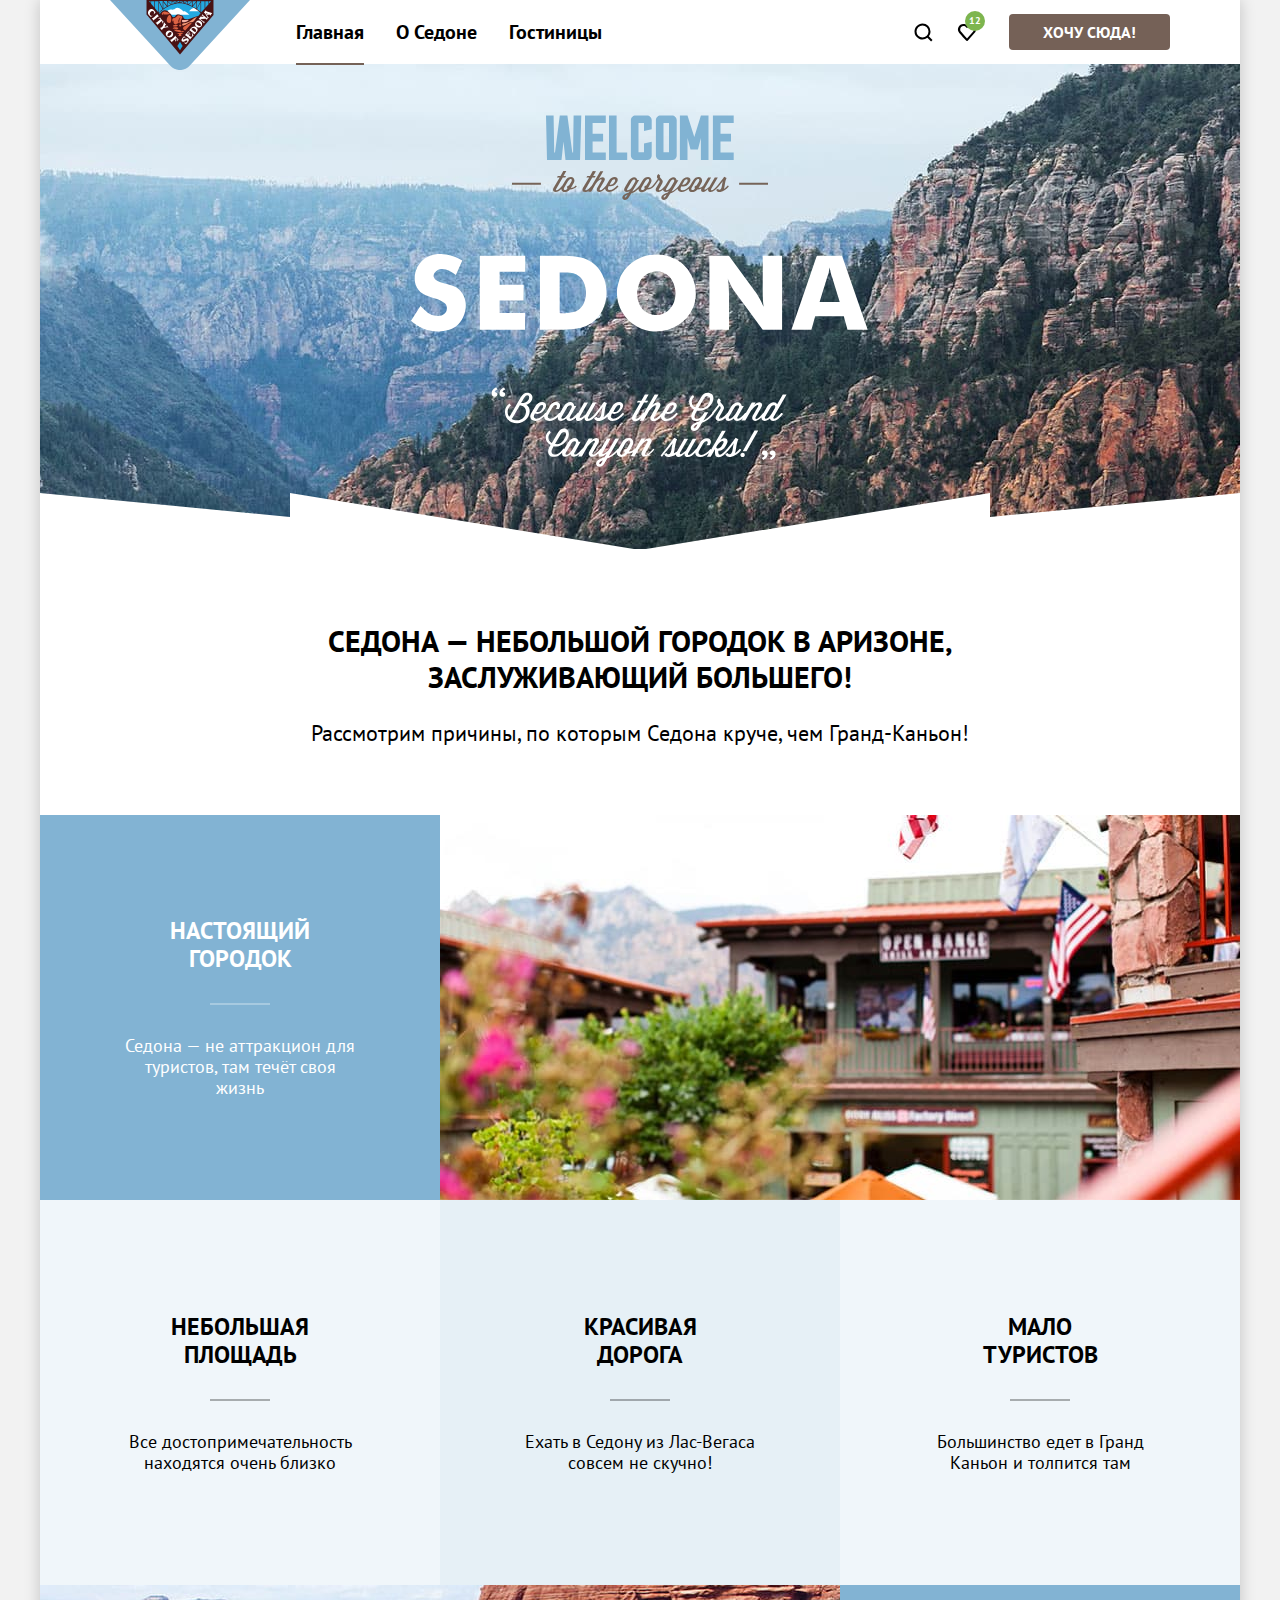
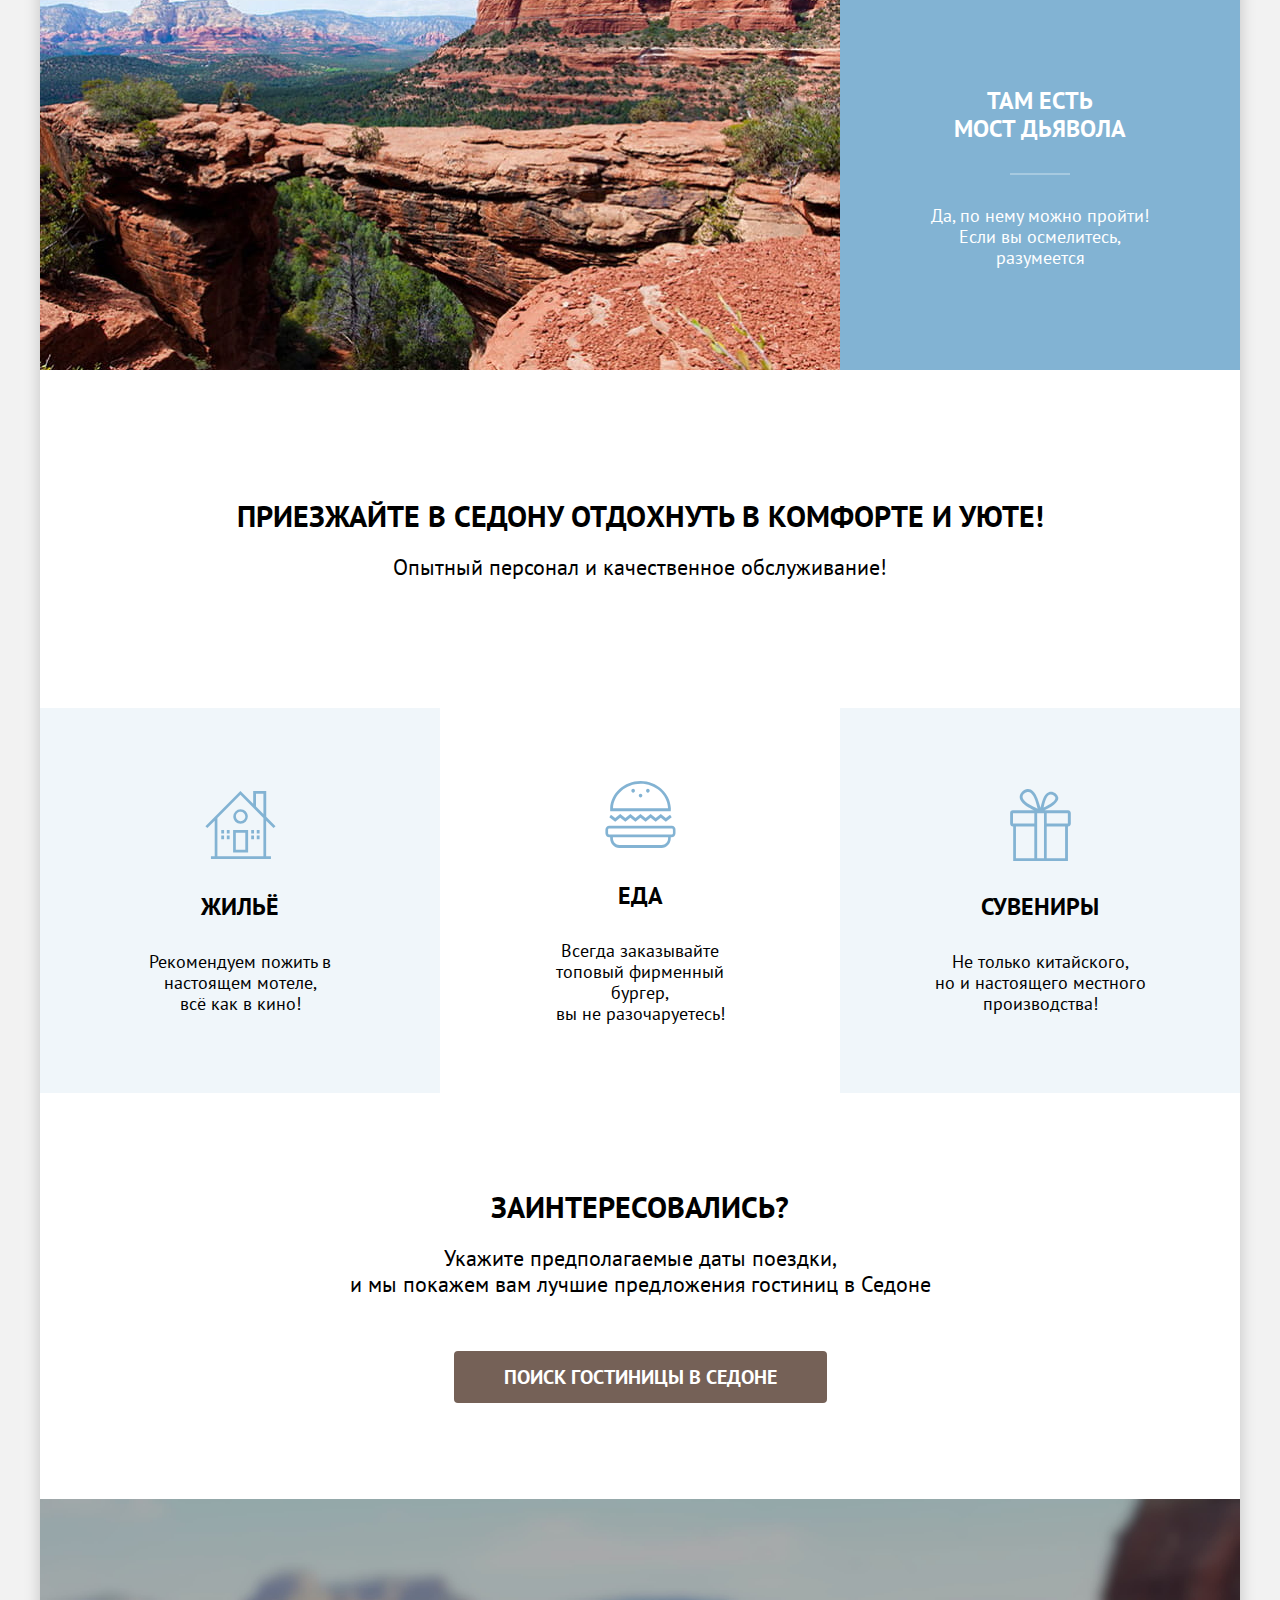
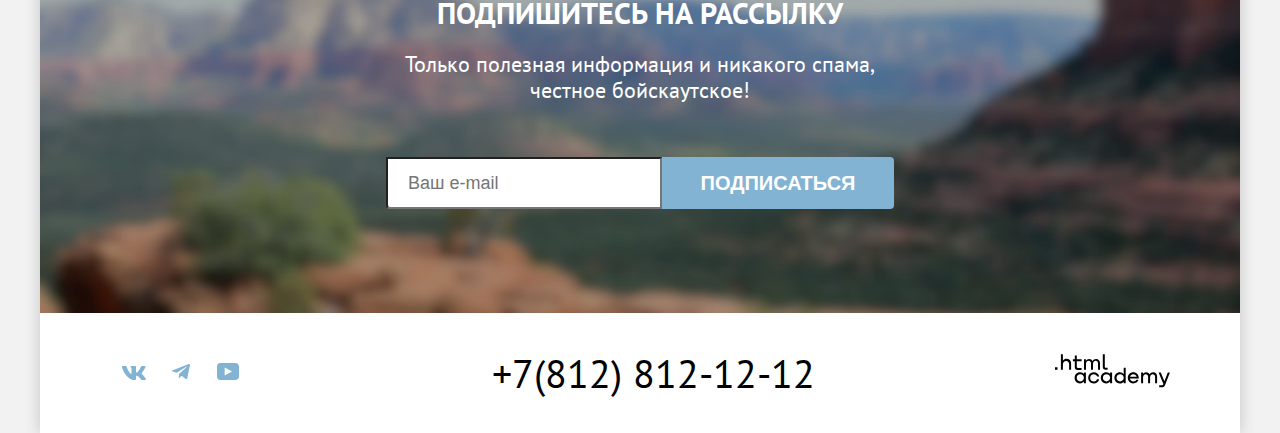
==== commit 08aa0190: "Merge 638d22cdc0bb3cbc933099d7732c6f64ba21d99f into 05a84fa199aa1f05cacf0be245d1cb42ba1b4255" ====
--- a/index.html
+++ b/index.html
@@ -1,231 +1,199 @@
 <!DOCTYPE html>
 <html lang="ru">
+
   <head>
     <meta charset="utf-8">
-    <title>Седона. Городок в Аризоне</title>
+    <title>HTML Academy: Седона</title>
     <link rel="stylesheet" href="styles/styles.css">
   </head>
+
   <body>
-    <div class="page-container">
-      <header class="page-header" data-test="header">
-        <div class="page-header-container">
-          <nav class="navigation">
-            <a class="navigation-logo" href="#">
-              <img class="page-header-logo" src="images/logo.svg" width="140" height="70" alt="Логотип города Седона.">
-            </a>
-            <ul class="navigation-list">
+    <div class="main-container">
+      <header class="main-header">
+        <nav class="navigation">
+          <a class="main-header-logo" href="index.html">
+            <img class="logo" src="images/header/logo.svg" width="140" height="70" alt="Логотип Седоны.">
+
+          </a>
+          <ul class="navigation-list">
+            <li class="navigation-item">
+              <a class="navigation-link navigation-link-current" href="index.html">Главная</a>
+            </li>
+            <li class="navigation-item">
+              <a class="navigation-link" href="#">О Седоне</a>
+            </li>
+            <li class="navigation-item">
+              <a class="navigation-link" href="catalog.html">Гостиницы</a>
+            </li>
+          </ul>
+          <div class="user-tools">
+            <ul class="navigation-list navigation-user">
               <li class="navigation-item">
-                <a class="navigation-link navigation-link-current" href="#">Главная</a>
+                <a class="navigation-link navigation-search" href="#">
+                  <span class="visually-hidden">
+                    Поиск
+                  </span>
+                </a>
               </li>
               <li class="navigation-item">
-                <a class="navigation-link" href="#">О Седоне</a>
-              </li>
-              <li class="navigation-item">
-                <a class="navigation-link" href="catalog.html">Гостиницы</a>
-              </li>
-            </ul>
-            <ul class="navigation-user">
-              <li class="navigation-user-item">
-                <a class="navigation-user-link navigation-user-link-search" href="#">
-                  <span class="visually-hidden">Поиск</span>
-                </a>
-              </li>
-              <li class="navigation-user-item">
-                <a class="navigation-user-link navigation-user-link-favorite" href="#">
-                  <span class="visually-hidden">Избранное</span>
-                  <span class="notification-badge">12</span>
+                <a class="navigation-link navigation-favorites" href="#">
+                  <span class="visually-hidden">
+                    Избранное
+                  </span>
+                  <span class="navigation-badge">12</span>
                 </a>
               </li>
             </ul>
-          </nav>
-          <a class="header-button" href="#search">Хочу сюда!</a>
-        </div>
+            <a class="navigation-button" href="#">Хочу сюда!</a>
+          </div>
+        </nav>
       </header>
-      <main class="main-container main-index" data-test="main">
-        <section class="hero" data-test="hero">
-          <h1 class="visually-hidden">Седона — городок в Аризоне</h1>
-          <img class="hero-img" src="images/welcome.svg" width="458" height="352" alt="Welcome to the gorgeous Sedona, because the Grand Canyon sucks!">
+      <main class="main">
+        <section class="hero">
+          <h1 class="visually-hidden">Седона - городок в Аризоне</h1>
+          <img class="hero-img" src="images/main/welcome.svg" width="458" height="352"
+            alt="Welcome to the georgeus Sedona,because the Grand Canyon sucks!">
         </section>
-        <section class="advantages" data-test="advantages">
-          <h2 class="visually-hidden">Преимущества</h2>
-          <p class="lead">Седона — небольшой городок в Аризоне, заслуживающий большего!</p>
-          <p class="advantages-list-title">Рассмотрим причины, по которым Седона круче, чем Гранд-Каньон!</p>
+        <section class="advantages">
+          <div class="advantages-list-title">
+            <h2 class="visually-hidden">Преимущества</h2>
+            <p class="lead">Седона — небольшой городок в Аризоне,<br> заслуживающий большего!</p>
+            <p class="reason">Рассмотрим причины, по которым Седона круче, чем Гранд-Каньон! </p>
+          </div>
           <ul class="advantages-list">
-            <li class="advantages-item advantages-item-wide">
-              <div class="advantages-item-container">
-                <h3 class="advantages-title">Настоящий городок</h3>
+            <li class="advantages-item advantages-item-with-img">
+              <div class=" advantages-item-content advantages-city">
+                <h3 class="advantages-title">Настоящий<br> городок</h3>
+                <div class="advantages-line"></div>
                 <p class="advantages-description">Седона — не аттракцион для туристов, там течёт своя жизнь</p>
               </div>
-              <img class="advantages-img" src="images/photo-1.jpg" width="800" height="384" alt="Домики на фоне гор.">
+              <img class="advantages-img" src="images/main/photo1.jpg" width="800" height="385"
+                alt="Домики на фоне гор.">
             </li>
+
             <li class="advantages-item">
-              <div class="advantages-item-container">
-                <h3 class="advantages-title">Небольшая площадь</h3>
-                <p class="advantages-description">Все достопримечательности находятся очень близко</p>
+              <div class="advantages-item-content advantages-square">
+                <h3 class="advantages-title">Небольшая<br> площадь</h3>
+                <div class="advantages-line"></div>
+                <p class="advantages-description">Все достопримечательность находятся очень близко</p>
               </div>
             </li>
+
             <li class="advantages-item">
-              <div class="advantages-item-container">
-                <h3 class="advantages-title">Красивая дорога</h3>
+              <div class="advantages-item-content advantages-road">
+                <h3 class="advantages-title">Красивая<br> дорога</h3>
+                <div class="advantages-line"></div>
                 <p class="advantages-description">Ехать в Седону из Лас-Вегаса совсем не скучно!</p>
               </div>
+
             </li>
+
             <li class="advantages-item">
-              <div class="advantages-item-container">
-                <h3 class="advantages-title">Мало туристов</h3>
+              <div class="advantages-item-content advantages-tourist">
+                <h3 class="advantages-title">Мало<br> туристов</h3>
+                <div class="advantages-line"></div>
                 <p class="advantages-description">Большинство едет в Гранд Каньон и толпится там</p>
               </div>
             </li>
-            <li class="advantages-item advantages-item-wide advantages-item-wide-reverse">
-              <div class="advantages-item-container">
-                <h3 class="advantages-title">Там есть<br>мост дьявола</h3>
+
+            <li class="advantages-item advantages-item-with-img advantages-item-with-img-reverse">
+              <div class="advantages-item-content advantages-bridge">
+                <h3 class="advantages-title">Там есть<br> мост дьявола</h3>
+                <div class="advantages-line"></div>
                 <p class="advantages-description">Да, по нему можно пройти! Если вы осмелитесь, разумеется</p>
               </div>
-              <img class="advantages-img" src="images/photo-2.jpg" width="800" height="384" alt="Каньон, горы, снова горы.">
-            </li>
-          </ul>
-      </section>
-      <section class="infrastructure">
-        <h2 class="visually-hidden">Инфраструктура</h2>
-        <p class="infrastructure-lead">Приезжайте в Седону отдохнуть в комфорте и уюте!</p>
-        <p class="infrastructure-lead-text">Опытный персонал и качественное обслуживание!</p>
-          <ul class="infrastructure-list">
-            <li class="infrastructure-item infrastructure-item-home">
-              <h4 class="infrastructure-title">Жильё</h4>
-              <p class="infrastructure-description">Рекомендуем пожить в настоящем мотеле, всё как в кино!</p>
-            </li>
-            <li class="infrastructure-item infrastructure-item-meal">
-              <h4 class="infrastructure-title">Еда</h4>
-              <p class="infrastructure-description">Всегда заказывайте топовый фирменный бургер, вы не разочаруетесь!</p>
-            </li>
-            <li class="infrastructure-item infrastructure-item-souvenir">
-              <h4 class="infrastructure-title">Сувениры</h4>
-              <p class="infrastructure-description">Не только китайского, но и настоящего местного производства!</p>
+              <img class="advantages-img" src="images/main/photo2.jpg" width="800" height="385" alt="Горный каньон.">
             </li>
           </ul>
         </section>
-        <section class="search" data-test="search" id="search">
-          <h2 class="search-title">Заинтересовались?</h2>
-          <p class="search-description">Укажите предполагаемые даты поездки,<br> и мы покажем вам лучшие предложения гостиниц в Седоне</p>
-          <a class="search-button" href="#">Поиск гостиницы в Седоне</a>
+
+        <section class="services">
+          <h2 class="visually-hidden">Сервисы</h2>
+          <div class="services-list-title">
+            <p class="services-lead">Приезжайте в Седону отдохнуть в комфорте и уюте!</p>
+            <p class="services-lead-text">Опытный персонал и качественное обслуживание!</p>
+          </div>
+          <ul class="services-list">
+            <li class="services-item services-house">
+              <img class="services-img" src="images/main/house.svg" width="800" height="385" alt="Домик">
+              <h3 class="services-title">Жильё</h3>
+              <p class="services-description">Рекомендуем пожить в настоящем мотеле,<br> всё как в кино!</p>
+            </li>
+            <li class="services-item services-food">
+              <img class="services-img" src="images/main/hamburger.svg" width="800" height="385" alt="Гамбургер">
+              <h3 class="services-title">Еда</h3>
+              <p class="services-description">Всегда заказывайте топовый фирменный бургер,<br> вы не
+                разочаруетесь!
+              </p>
+            </li>
+            <li class="services-item services-souvenirs">
+              <img class="services-img" src="images/main/gift.svg" width="800" height="385" alt="Сувениры">
+              <h3 class="services-title">Сувениры</h3>
+              <p class="services-description">Не только китайского,<br> но и настоящего местного производства!</p>
+            </li>
+          </ul>
         </section>
-        <section class="subscribe subscribe-theme-custom" data-test="subscribe">
-          <h2 class="subscribe-title">Подпишитесь на рассылку</h2>
-          <p class="subscribe-description">Только полезная информация и никакого спама, честное бойскаутское!</p>
-          <form class="subscribe-form" action="https://echo.htmlacademy.ru/" method="post">
-            <p class="subscribe-form-name">
+        <section class="hotel-search">
+          <div class="hotel-search-block">
+            <h2 class=" hotel-search-title">Заинтересовались?</h2>
+            <p class="hotel-search-description">Укажите предполагаемые даты поездки,<br> и мы покажем вам лучшие
+              предложения гостиниц в Седоне</p>
+            <a class="hotel-search-button" href="catalog.html">Поиск гостиницы в Седоне</a>
+          </div>
+        </section>
+        <section class="subscribe">
+          <div class="subscribe-block">
+            <h2 class="subscribe-title">Подпишитесь на рассылку</h2>
+            <p class="subscribe-description">Только полезная информация и никакого спама,<br> честное бойскаутское!</p>
+            <form class="subscribe-form" action="https://echo.htmlacademy.ru/" method="post">
               <label class="visually-hidden" for="user-email">Ваш e-mail</label>
               <input class="field" type="text" id="user-email" name="user-email" placeholder="Ваш e-mail">
-            </p>
-            <button class="subscribe-button" type="submit">Подписаться</button>
-          </form>
+              <button class="subscribe-button" type="submit">Подписаться</button>
+            </form>
+          </div>
         </section>
       </main>
-      <footer class="page-footer" data-test="footer">
-        <div class="page-footer-container">
-          <ul class="footer-social-list">
-            <li class="footer-social-item">
-              <a class="footer-social-link" href="#">
-                <span class="visually-hidden">ВКонтакте</span>
-                <svg class="footer-social-img" width="25" height="14" fill="currentColor" xmlns="http://www.w3.org/2000/svg">
-                  <path fill-rule="evenodd" clip-rule="evenodd" d="M24.12.95c.16-.55 0-.95-.8-.95H20.7c-.67 0-.98.35-1.15.73 0 0-1.33 3.2-3.22 5.27-.61.6-.9.8-1.23.8-.16 0-.41-.2-.41-.74V.95c0-.66-.19-.95-.74-.95H9.82c-.42 0-.67.3-.67.6 0 .61.95.76 1.04 2.5v3.8c0 .84-.15.99-.48.99-.9 0-3.06-3.21-4.34-6.89-.25-.71-.5-1-1.18-1H1.57c-.75 0-.9.35-.9.73 0 .68.89 4.07 4.14 8.55 2.17 3.06 5.23 4.72 8 4.72 1.68 0 1.88-.37 1.88-1v-2.32c0-.73.16-.88.7-.88.38 0 1.05.2 2.6 1.67 1.79 1.75 2.08 2.53 3.08 2.53h2.63c.75 0 1.12-.37.9-1.1-.23-.72-1.08-1.77-2.2-3.02-.62-.7-1.54-1.47-1.82-1.86-.39-.49-.28-.7 0-1.14 0 0 3.2-4.43 3.54-5.93Z" />
-                </svg>
-              </a>
-            </li>
-            <li class="footer-social-item">
-              <a class="footer-social-link" href="#">
-                <span class="visually-hidden">Телеграм</span>
-                <svg class="footer-social-img" width="18" height="16" fill="currentColor" xmlns="http://www.w3.org/2000/svg">
-                  <path d="M16.79.1.84 6.25c-1.09.43-1.08 1.04-.2 1.31l4.1 1.28 9.47-5.98c.44-.27.85-.12.52.18L7.05 9.96l-.28 4.22c.41 0 .6-.19.83-.41l1.99-1.93 4.13 3.05c.77.42 1.31.2 1.5-.7l2.72-12.8c.28-1.12-.43-1.62-1.16-1.3Z" />
-                </svg>
-              </a>
-            </li>
-            <li class="footer-social-item">
-              <a class="footer-social-link" href="#">
-                <span class="visually-hidden">YouTube</span>
-                <svg class="footer-social-img" width="23" height="18" fill="currentColor" xmlns="http://www.w3.org/2000/svg">
-                  <path d="M18.94.5H3.51C1.65.5.33 2.1.33 3.9V14c0 1.9 1.32 3.5 3.18 3.5h15.65c1.64 0 3.17-1.6 3.17-3.4V3.9C22.11 2.1 20.8.5 18.94.5ZM7.99 13.04V4.96L15.33 9l-7.34 4.04Z" />
-                </svg>
-              </a>
-            </li>
-          </ul>
-          <a class="footer-phone" href="tel:+78128121212">+7 (812) 812-12-12</a>
-          <a class="copyright" href="https://htmlacademy.ru/">
-            <svg class="htmlacademy-logo" width="115" height="33" xmlns="http://www.w3.org/2000/svg">
-              <path d="M0 13.4V16h2.5v-2.6H0ZM11.6 5C10 5 8.8 5.7 8 6.7h-.1V.5h-2V16h2v-5.3c0-2.1 1.3-3.6 3.3-3.6 1.8 0 2.9 1.4 2.9 3.2V16h2V9.9c.1-3-1.8-4.9-4.5-4.9ZM26.6 5.3h-4.8V1.6h-2v3.8h-1.9v2h1.9v6c0 1.7 1 2.7 2.7 2.7h4.1v-2h-3.7c-.7 0-1.1-.4-1.1-1.1V7.3h4.8v-2ZM41.1 5.1c-1.6 0-2.9.8-3.5 2.1h-.1c-.6-1.2-1.8-2.1-3.4-2.1-1.4 0-2.5.8-3.1 1.8h-.1V5.3H29v10.6h2v-5.4c0-2 1-3.5 2.6-3.5C35.1 7 36 8 36 9.6v6.3h2v-5.6C38 7.9 39.4 7 40.6 7 42.1 7 43 8 43 9.6v6.3h2V9.4c.1-2.5-1.4-4.3-3.9-4.3ZM47.8 13.2c0 1.7 1 2.7 2.8 2.7h2v-2h-1.7c-.7 0-1.1-.4-1.1-1.1V.5h-2v12.7ZM28.9 20.2c-.9-1.1-2.2-1.8-3.9-1.8-3.1 0-5.4 2.3-5.4 5.6s2.3 5.6 5.4 5.6c1.8 0 3-.8 3.8-1.9h.1v1.6h2V18.7h-2v1.5Zm-3.6 7.4c-2.2 0-3.6-1.6-3.6-3.6s1.4-3.6 3.6-3.6 3.6 1.6 3.6 3.6c0 1.9-1.4 3.6-3.6 3.6ZM44.2 22.5c-.5-2.4-2.6-4.1-5.4-4.1a5.4 5.4 0 0 0-5.6 5.6c0 3.1 2.2 5.6 5.6 5.6 2.8 0 4.9-1.8 5.4-4.2h-2.1a3.4 3.4 0 0 1-3.3 2.3c-2.2 0-3.6-1.6-3.6-3.6s1.4-3.6 3.6-3.6c1.6 0 2.8 1 3.3 2.2h2.1v-.2ZM55.1 20.2c-.9-1.1-2.2-1.8-3.9-1.8-3.1 0-5.4 2.3-5.4 5.6s2.3 5.6 5.4 5.6c1.8 0 3-.8 3.8-1.9h.1v1.6h2V18.7h-2v1.5Zm-3.6 7.4c-2.2 0-3.6-1.6-3.6-3.6s1.4-3.6 3.6-3.6 3.6 1.6 3.6 3.6c0 1.9-1.5 3.6-3.6 3.6ZM68.7 20.3c-.9-1.1-2.2-1.9-3.9-1.9-3.1 0-5.4 2.3-5.4 5.6s2.2 5.6 5.4 5.6c1.7 0 3-.8 3.8-1.8h.1v1.5h2V13.9h-2v6.4Zm-3.6 7.3c-2.2 0-3.6-1.6-3.6-3.6s1.4-3.6 3.6-3.6 3.6 1.6 3.6 3.6c-.1 2-1.5 3.6-3.6 3.6ZM78.3 18.4c-3.3 0-5.5 2.5-5.5 5.6 0 3 2.1 5.6 5.5 5.6 2.5 0 4.5-1.3 5.2-3.6h-2.1c-.5 1-1.6 1.6-3 1.6-1.9 0-3.3-1.3-3.4-2.9h8.8c.2-3.6-2-6.3-5.5-6.3Zm0 1.9c1.7 0 3 1 3.3 2.6h-6.5c.3-1.5 1.5-2.6 3.2-2.6ZM98.2 18.4c-1.6 0-2.9.8-3.6 2h-.1c-.6-1.2-1.8-2-3.4-2-1.4 0-2.5.7-3.1 1.8v-1.5h-1.9v10.6h2v-5.4c0-2 1-3.4 2.6-3.5 1.5 0 2.4 1 2.4 2.6v6.3h2v-5.6c0-2.4 1.4-3.3 2.6-3.3 1.5 0 2.4 1 2.4 2.6v6.3h2v-6.5c.1-2.6-1.4-4.4-3.9-4.4ZM109.4 27.5l-3.6-8.9h-2.2l4.8 11.6c-.3.9-.7 1.2-1.7 1.2h-2.5v2h2.5c1.8 0 2.8-.8 3.5-2.6l4.7-12.2h-2.1l-3.4 8.9Z" />
-            </svg>
-          </a>
-        </div>
+      <footer class="page-footer">
+        <ul class="footer-social-list">
+          <li class="footer-social-item">
+            <a class="footer-social-link footer-social-vk" href="https://vk.com/htmlacademy">
+              <svg class="footer-social-icon" aria-hidden="true" focusable="false" xmlns="http://www.w3.org/2000/svg"
+                width="24" height="14" viewBox="0 0 24 14">
+                <path
+                  d="M23.45.95c.17-.55 0-.95-.8-.95h-2.62c-.67 0-.98.35-1.14.73 0 0-1.34 3.2-3.23 5.27-.61.6-.89.8-1.22.8-.17 0-.42-.2-.42-.74V.95c0-.66-.18-.95-.74-.95H9.15c-.42 0-.67.3-.67.6 0 .61.95.76 1.05 2.5v3.8c0 .84-.16.99-.5.99-.88 0-3.05-3.21-4.33-6.89-.25-.71-.5-1-1.17-1H.9C.15 0 0 .35 0 .73c0 .68.89 4.07 4.14 8.55C6.32 12.34 9.38 14 12.15 14c1.67 0 1.88-.37 1.88-1v-2.32c0-.73.16-.88.69-.88.38 0 1.05.2 2.61 1.67C19.11 13.22 19.4 14 20.41 14h2.62c.75 0 1.13-.37.91-1.1-.24-.72-1.09-1.77-2.21-3.02-.62-.7-1.54-1.47-1.81-1.86-.4-.49-.28-.7 0-1.14 0 0 3.2-4.43 3.53-5.93Z"
+                  clip-rule="evenodd" />
+              </svg>
+            </a>
+          </li>
+          <li class="footer-social-item">
+            <a class="footer-social-link footer-social-tg" href="https://t.me/htmlacademy">
+              <svg class="footer-social-icon" aria-hidden="true" focusable="false" xmlns="http://www.w3.org/2000/svg"
+                width="18" height="16" viewBox="0 0 18 16">
+                <path
+                  d="M16.79.1.84 6.25c-1.09.43-1.08 1.04-.2 1.31l4.1 1.28 9.47-5.98c.44-.27.85-.12.52.18L7.05 9.96l-.28 4.22c.41 0 .6-.19.83-.41l1.99-1.93 4.13 3.05c.77.42 1.31.2 1.5-.7l2.72-12.8c.28-1.12-.43-1.62-1.16-1.3Z" />
+              </svg>
+            </a>
+          </li>
+          <li class="footer-social-item">
+            <a class="footer-social-link footer-social-yt" href="https://www.youtube.com/user/htmlacademyru">
+              <svg class="footer-social-icon" aria-hidden="true" focusable="false" xmlns="http://www.w3.org/2000/svg"
+                width="22" height="17" viewBox="0 0 22 17">
+                <path
+                  d="M18.6 0H3.18C1.31 0 0 1.6 0 3.4v10.1C0 15.4 1.31 17 3.17 17h15.66c1.64 0 3.17-1.6 3.17-3.4V3.4C21.78 1.6 20.47 0 18.6 0ZM7.67 12.54V4.46L15 8.5l-7.33 4.04Z" />
+              </svg>
+            </a>
+          </li>
+        </ul>
+        <a class="contact-phone" href="tel:+78128121212">+7(812) 812-12-12</a>
+        <a class="logo-htmlacademy" href="https://htmlacademy.ru/">
+          <svg class="footer-logo-icon" aria-hidden="true" focusable="false" xmlns="http://www.w3.org/2000/svg"
+            width="115" height="34" viewBox="0 0 115 34">
+            <path
+              d="M0 13.26v2.6h2.5v-2.6H0ZM11.6 4.86c-1.6 0-2.8.7-3.6 1.7h-.1V.36h-2v15.5h2v-5.3c0-2.1 1.3-3.6 3.3-3.6 1.8 0 2.9 1.4 2.9 3.2v5.7h2v-6.1c.1-3-1.8-4.9-4.5-4.9ZM26.6 5.16h-4.8v-3.7h-2v3.8h-1.9v2h1.9v6c0 1.7 1 2.7 2.7 2.7h4.1v-2h-3.7c-.7 0-1.1-.4-1.1-1.1v-5.7h4.8v-2ZM41.1 4.96c-1.6 0-2.9.8-3.5 2.1h-.1c-.6-1.2-1.8-2.1-3.4-2.1-1.4 0-2.5.8-3.1 1.8h-.1v-1.6H29v10.6h2v-5.4c0-2 1-3.5 2.6-3.5 1.5 0 2.4 1 2.4 2.6v6.3h2v-5.6c0-2.4 1.4-3.3 2.6-3.3 1.5 0 2.4 1 2.4 2.6v6.3h2v-6.5c.1-2.5-1.4-4.3-3.9-4.3ZM47.8 13.06c0 1.7 1 2.7 2.8 2.7h2v-2h-1.7c-.7 0-1.1-.4-1.1-1.1V.36h-2v12.7ZM28.9 20.06c-.9-1.1-2.2-1.8-3.9-1.8-3.1 0-5.4 2.3-5.4 5.6s2.3 5.6 5.4 5.6c1.8 0 3-.8 3.8-1.9h.1v1.6h2v-10.6h-2v1.5Zm-3.6 7.4c-2.2 0-3.6-1.6-3.6-3.6s1.4-3.6 3.6-3.6 3.6 1.6 3.6 3.6c0 1.9-1.4 3.6-3.6 3.6ZM44.2 22.36c-.5-2.4-2.6-4.1-5.4-4.1a5.4 5.4 0 0 0-5.6 5.6c0 3.1 2.2 5.6 5.6 5.6 2.8 0 4.9-1.8 5.4-4.2h-2.1a3.4 3.4 0 0 1-3.3 2.3c-2.2 0-3.6-1.6-3.6-3.6s1.4-3.6 3.6-3.6c1.6 0 2.8 1 3.3 2.2h2.1v-.2ZM55.1 20.06c-.9-1.1-2.2-1.8-3.9-1.8-3.1 0-5.4 2.3-5.4 5.6s2.3 5.6 5.4 5.6c1.8 0 3-.8 3.8-1.9h.1v1.6h2v-10.6h-2v1.5Zm-3.6 7.4c-2.2 0-3.6-1.6-3.6-3.6s1.4-3.6 3.6-3.6 3.6 1.6 3.6 3.6c0 1.9-1.5 3.6-3.6 3.6ZM68.7 20.16c-.9-1.1-2.2-1.9-3.9-1.9-3.1 0-5.4 2.3-5.4 5.6s2.2 5.6 5.4 5.6c1.7 0 3-.8 3.8-1.8h.1v1.5h2v-15.4h-2v6.4Zm-3.6 7.3c-2.2 0-3.6-1.6-3.6-3.6s1.4-3.6 3.6-3.6 3.6 1.6 3.6 3.6c-.1 2-1.5 3.6-3.6 3.6ZM78.3 18.26c-3.3 0-5.5 2.5-5.5 5.6 0 3 2.1 5.6 5.5 5.6 2.5 0 4.5-1.3 5.2-3.6h-2.1c-.5 1-1.6 1.6-3 1.6-1.9 0-3.3-1.3-3.4-2.9h8.8c.2-3.6-2-6.3-5.5-6.3Zm0 1.9c1.7 0 3 1 3.3 2.6h-6.5c.3-1.5 1.5-2.6 3.2-2.6ZM98.2 18.26c-1.6 0-2.9.8-3.6 2h-.1c-.6-1.2-1.8-2-3.4-2-1.4 0-2.5.7-3.1 1.8v-1.5h-1.9v10.6h2v-5.4c0-2 1-3.4 2.6-3.5 1.5 0 2.4 1 2.4 2.6v6.3h2v-5.6c0-2.4 1.4-3.3 2.6-3.3 1.5 0 2.4 1 2.4 2.6v6.3h2v-6.5c.1-2.6-1.4-4.4-3.9-4.4ZM109.4 27.36l-3.6-8.9h-2.2l4.8 11.6c-.3.9-.7 1.2-1.7 1.2h-2.5v2h2.5c1.8 0 2.8-.8 3.5-2.6l4.7-12.2h-2.1l-3.4 8.9Z" />
+          </svg>
+        </a>
       </footer>
     </div>
-    <div class="modal-container modal-container-close">
-      <div class="modal modal-search">
-        <button class="modal-close-button" type="button">
-          <span class="visually-hidden">Закрыть.</span>
-        </button>
-        <section class="modal-content">
-          <h2 class="modal-title">Поиск гостиницы в Седоне</h2>
-          <form class="search-form" action="https://echo.htmlacademy.ru/" method="post">
-            <p class="field-group">
-              <label class="form-label" for="check-in-date">Дата заезда:</label>
-              <input class="form-field calendar-field" type="text" id="check-in-date" name="check-in-date" value="27 апреля 2020" placeholder="Укажите дату">
-              <span class="form-message form-message-error">Мы не можем отправить вас в прошлое.</span>
-            </p>
-            <p class="field-group">
-              <label class="form-label" for="check-out-date">Дата выезда:</label>
-              <input class="form-field calendar-field" type="text" id="check-out-date" name="check-out-date" value="1 сентября 2023" placeholder="Укажите дату">
-              <span class="form-message">На эти даты есть свободные номера. Пока есть.</span>
-            </p>
-            <p class="field-group field-group-half">
-              <label class="form-label" for="adults">Взрослые:</label>
-              <span class="number-control">
-                <button class="number-control-button" type="button">
-                  <span class="visually-hidden">Уменьшить.</span>
-                  <svg width="20" height="20" fill="currentColor" xmlns="http://www.w3.org/2000/svg">
-                    <path d="M3 9v2h14V9H3Z" />
-                  </svg>
-                </button>
-                <input class="form-field number-field" type="number" id="adults" name="adults" value="2">
-                <button class="number-control-button" type="button">
-                  <span class="visually-hidden">Увеличить.</span>
-                  <svg width="20" height="20" fill="currentColor" xmlns="http://www.w3.org/2000/svg">
-                    <path d="M17 9h-6V3H9v6H3v2h6v6h2v-6h6V9Z" />
-                  </svg>
-                </button>
-              </span>
-            </p>
-            <p class="field-group field-group-half">
-              <span class="form-label form-label-icon">
-                <label class="form-label" for="children">Дети:</label>
-                <span class="tooltip">
-                  <button class="tooltip-toggle" type="button" aria-labelledby="tooltip-label">
-                    <svg class="tooltip-icon" width="20" height="20" fill="currentColor" xmlns="http://www.w3.org/2000/svg">
-                      <path fill-rule="evenodd" clip-rule="evenodd" d="M9 4h2v2H9V4Zm2 12H9V7h2v9Z" />
-                    </svg>
-                  </button>
-                  <span class="tooltip-text" role="tooltip" id="tooltip-label">Укажите количество детей, которые будут с вами, возраст которых от 6 до 18 лет. Дети до 6 лет размещаются бесплатно.</span>
-                </span>
-              </span>
-              <span class="number-control">
-                <button class="number-control-button" type="button">
-                  <span class="visually-hidden">Уменьшить.</span>
-                  <svg width="20" height="20" fill="currentColor" xmlns="http://www.w3.org/2000/svg">
-                    <path d="M3 9v2h14V9H3Z" />
-                  </svg>
-                </button>
-                <input class="form-field number-field" type="number" id="children" name="children" value="2">
-                <button class="number-control-button" type="button">
-                  <span class="visually-hidden">Увеличить.</span>
-                  <svg width="20" height="20" fill="currentColor" xmlns="http://www.w3.org/2000/svg">
-                    <path d="M17 9h-6V3H9v6H3v2h6v6h2v-6h6V9Z" />
-                  </svg>
-                </button>
-              </span>
-            </p>
-            <button class="button form-button" type="submit">Найти</button>
-          </form>
-        </section>
-      </div>
-    </div>
   </body>
+
 </html>
--- a/styles/styles.css
+++ b/styles/styles.css
@@ -19,15 +19,22 @@
 }
 
 body {
-  display: flex;
-  flex-direction: column;
-  min-height: 100%;
-  margin: 0;
   font-family: "PT Sans", sans-serif;
-  font-size: 18px;
-  line-height: 21px;
+  font-size: 20px;
+  line-height: 24px;
+  font-weight: 400;
   color: #000000;
   background-color: #f2f2f2;
+  margin: 0;
+  min-height: 100%;
+  display: flex;
+  flex-direction: column;
+}
+
+img {
+  max-width: 100%;
+  height: auto;
+  object-fit: contain;
 }
 
 .visually-hidden {
@@ -41,659 +48,631 @@
   overflow: hidden;
 }
 
-.page-container {
+.main-container {
+  margin: 0 auto;
   width: 1200px;
-  margin: 0 auto;
   background-color: #ffffff;
-  box-shadow: 0 0 15px rgb(0, 0, 0, 0.2);
-}
-
-.page-header-container {
-  display: flex;
-  align-items: center;
-  padding-left: 70px;
-  padding-right: 70px;
-}
+  display: flex;
+  flex-direction: column;
+  min-height: 100%;
+  flex-grow: 1;
+  box-shadow: 0 0 15px 0 #00000033;
+}
+
+/* Навигация */
 
 .navigation {
   display: flex;
-  width: 880px;
-  margin-right: auto;
-}
-
-.navigation-logo {
+}
+
+.main-header-logo {
+  z-index: 1;
   position: relative;
-  width: 138px;
+  margin-bottom: -6px;
+}
+
+.logo {
+  display: block;
+  margin-left: 70px;
   margin-right: 30px;
-  margin-bottom: -6px;
-}
-
-.page-header-logo {
-  display: block;
+  width: 140px;
 }
 
 .navigation-list {
-  display: flex;
-  flex-wrap: wrap;
-  width: 340px;
   margin: 0;
   padding: 0;
   list-style-type: none;
-}
-
-.navigation-user {
   display: flex;
   flex-wrap: wrap;
-  max-width: 90px;
-  margin: 0;
-  margin-left: auto;
-  padding: 0;
-  list-style-type: none;
-}
+}
+
 
 .navigation-link {
   display: block;
   padding: 20px 16px;
   font-weight: 700;
+  text-align: center;
+  color: inherit;
+  text-decoration: none;
+  position: relative;
+}
+
+.navigation-link-current::before {
+  position: absolute;
+  right: 16px;
+  bottom: -1px;
+  left: 16px;
+  height: 2px;
+  background-color: #756257;
+  z-index: 1;
+  content: "";
+}
+
+.user-tools {
+  display: flex;
+  align-items: center;
+  margin-left: auto;
+  margin-right: 70px;
+}
+
+
+.navigation-user {
+  display: flex;
+  flex-wrap: wrap;
+}
+
+.navigation-user .navigation-link {
+  width: 44px;
+  padding: 0;
+  height: 64px;
+}
+
+.navigation-search {
+  background-image: url("../images/header/search.svg");
+  background-repeat: no-repeat;
+  background-position: center;
+}
+
+.navigation-favorites {
+  background-image: url("../images/header/heart.svg");
+  background-repeat: no-repeat;
+  background-position: center;
+  position: relative;
+}
+
+.navigation-button {
+  height: 36px;
+  padding: 0 34px;
+  margin: 0 auto;
+  margin-left: 20px;
+  border-radius: 4px;
+  font-size: 16px;
+  font-weight: 700;
+  line-height: 20px;
+  text-align: center;
+  color: #ffffff;
+  text-decoration: none;
+  text-transform: uppercase;
+  background: #756157;
+  display: flex;
+  align-items: center;
+  justify-content: center;
+}
+
+.navigation-button:hover {
+  background-color: #615048;
+}
+
+.navigation-button:focus {
+  background-color: #615048;
+}
+
+.navigation-button:active {
+  background-color: #756157;
+  color: #ffffff4d;
+}
+
+.navigation-button:disabled {
+  background-color: #e5e5e5;
+}
+
+.navigation-badge {
+  display: flex;
+  position: absolute;
+  top: 11px;
+  right: 4px;
+  width: 20px;
+  height: 20px;
+  color: #ffffff;
+  background-color: #7db54f;
+  justify-content: center;
+  align-items: center;
+  font-size: 10px;
+  line-height: 10px;
+  border-radius: 50%;
+}
+
+/* Главная страница */
+.main {
+  flex-grow: 1;
+}
+
+.hero {
+  background-image: url("../images/main/hero-background.jpg");
+  background-size: 100% auto;
+  background-repeat: no-repeat;
+  text-align: center;
+  padding-top: 51px;
+  padding-bottom: 82px;
+  position: relative;
+}
+
+.hero::before {
+  position: absolute;
+  bottom: 4px;
+  left: 0;
+  right: 0;
+  z-index: 1;
+  content: " ";
+  background-image: url("../images/main/hero-divider.svg");
+  height: 57px;
+  width: 100%;
+}
+
+
+
+/* Преимущества */
+
+.advantages {
+  text-align: center;
+
+}
+
+.advantages-list-title {
+  display: flex;
+  padding: 69px 0;
+  flex-direction: column;
+  justify-content: center;
+  align-items: center;
+}
+
+.lead {
+  font-size: 30px;
+  font-weight: 700;
+  line-height: 36px;
+  text-transform: uppercase;
+  margin-bottom: 25px;
+  margin-top: 0;
+}
+
+.reason {
+  font-size: 22px;
+  line-height: 26px;
+  margin: 0;
+}
+
+.advantages-list {
+  display: grid;
+  grid-template-columns: repeat(3, 400px);
+  margin: 0;
+  padding: 0;
+  list-style-type: none;
+}
+
+.advantages-item-with-img {
+  grid-column: 1/-1;
+  display: flex;
+}
+
+.advantages-item-content {
+  height: 385px;
+  display: flex;
+  flex-direction: column;
+  align-items: center;
+  justify-content: center;
+  gap: 30px;
+  padding: 0 84px;
+}
+
+.advantages-title {
+  font-size: 24px;
+  font-weight: 700;
+  line-height: 28px;
+  text-transform: uppercase;
+  margin: 0;
+}
+
+.advantages-description {
+  font-size: 18px;
+  line-height: 21px;
+  margin: 0;
+}
+
+.advantages-city,
+.advantages-bridge {
+  background-color: #82b3d3;
+  color: #ffffff;
+}
+
+.advantages-square,
+.advantages-tourist {
+  background-color: rgba(131, 179, 211, 0.12);
+}
+
+.advantages-road {
+  background-color: rgba(131, 179, 211, 0.20);
+}
+
+
+.advantages-line {
+  height: 2px;
+  width: 60px;
+  background-color: #0000004d;
+}
+
+.advantages-city .advantages-line,
+.advantages-bridge .advantages-line {
+  background-color: #ffffff4d;
+}
+
+.advantages-item-with-img-reverse {
+  flex-direction: row-reverse;
+}
+
+/* Сервисы */
+.services {
+  text-align: center;
+}
+
+.services-list-title {
+  display: flex;
+  padding: 64px 0;
+  flex-direction: column;
+  justify-content: center;
+  align-items: center;
+}
+
+.services-lead {
+  font-size: 30px;
+  font-weight: 700;
+  line-height: 36px;
+  text-transform: uppercase;
+  margin-bottom: 20px;
+  margin-top: 64px;
+}
+
+.services-lead-text {
+  font-size: 22px;
+  line-height: 26px;
+  margin-bottom: 64px;
+  margin-top: 0;
+
+}
+
+.services-list {
+  margin: 0;
+  padding: 0;
+  display: flex;
+  list-style-type: none;
+  flex-wrap: wrap;
+}
+
+.services-item {
+  width: 230px;
+  height: 385px;
+  display: flex;
+  flex-direction: column;
+  justify-content: center;
+  align-items: center;
+  padding: 0 85px;
+  gap: 30px;
+}
+
+.services-img {
+  width: 72px;
+  height: 75px;
+}
+
+.services-title {
+  font-size: 24px;
+  font-weight: 700;
+  line-height: 28px;
+  text-transform: uppercase;
+  margin: 0;
+}
+
+.services-description {
+  font-size: 18px;
+  line-height: 21px;
+  margin: 0;
+}
+
+.services-house,
+.services-souvenirs {
+  background-color: rgba(131, 179, 211, 0.12);
+}
+
+/* Поиск */
+.hotel-search {
+  text-decoration: none;
+  color: #000000;
+  text-align: center;
+  display: flex;
+  justify-content: center;
+}
+
+.hotel-search-block {
+  display: flex;
+  flex-direction: column;
+  justify-content: center;
+  align-items: center;
+  padding-top: 96px;
+  padding-bottom: 96px;
+}
+
+.hotel-search-title {
+  font-size: 30px;
+  font-weight: 700;
+  line-height: 36px;
+  text-transform: uppercase;
+  margin: 0;
+  padding-bottom: 20px;
+}
+
+.hotel-search-description {
+  font-size: 22px;
+  font-weight: 400;
+  line-height: 26px;
+  margin: 0;
+  padding-bottom: 54px;
+}
+
+.hotel-search-button {
+  display: flex;
+  align-items: center;
+  height: 52px;
+  border-radius: 4px;
+  padding: 0 50px;
+  color: #ffffff;
+  text-decoration: none;
+  text-transform: uppercase;
+  background: #756157;
   font-size: 20px;
-  line-height: 24px;
+  font-weight: 700;
+  line-height: 36px;
+}
+
+.hotel-search-button:hover {
+  background-color: #615048;
+}
+
+.hotel-search-button:focus {
+  background-color: #615048;
+}
+
+.hotel-search-button:active {
+  background-color: #756157;
+  color: #ffffff4d;
+}
+
+.hotel-search-button:disabled {
+  background-color: #e5e5e5;
+}
+
+
+/* Рассылка */
+.subscribe {
+  background-image: url("../images/main/subscribe_background.jpg");
+  background-size: 100% auto;
+  background-repeat: no-repeat;
+  text-align: center;
+  display: flex;
+  padding-top: 96px;
+  padding-bottom: 104px;
+  flex-direction: column;
+  justify-content: center;
+  align-items: center;
+}
+
+.subscribe-no-bg {
+  background: none;
+}
+
+.subscribe-block {
+  display: flex;
+  flex-direction: column;
+  align-items: center;
+  justify-content: center;
+}
+
+.subscribe-form {
+  display: flex;
+  height: 52px;
+}
+
+.subscribe-title {
+  font-size: 30px;
+  font-weight: 700;
+  line-height: 36px;
+  text-transform: uppercase;
+  color: #ffffff;
+  padding-bottom: 20px;
+  margin: 0;
+}
+
+.subscribe-no-bg .subscribe-title {
+  color: #000000;
+}
+
+.subscribe-description {
+  font-size: 22px;
+  line-height: 26px;
+  color: #ffffff;
+  padding-bottom: 54px;
+  margin: 0;
+}
+
+.subscribe-no-bg .subscribe-description {
+  color: #333333;
+}
+
+.field {
+  border-bottom-left-radius: 4px;
+  padding: 14px 20px;
+  outline: none;
+  font-size: 18px;
+}
+
+.user-email {
+  flex-grow: 1;
+  margin: 0;
+}
+
+.subscribe-button {
+  display: flex;
+  align-items: center;
+  justify-content: center;
+  padding: 0 50px;
+  margin: 0 auto;
+  border: none;
+  border-top-right-radius: 4px;
+  border-bottom-right-radius: 4px;
+  font-size: 20px;
+  font-weight: 700;
+  line-height: 36px;
+  text-transform: uppercase;
+  background-color: #82b3d3;
+  color: #ffffff;
+  width: 232px;
+}
+
+
+/* Футер */
+
+.page-footer {
+  height: 120px;
+  padding: 0 70px;
+  display: flex;
+  justify-content: space-between;
+  align-items: center;
+}
+
+.footer-social-item {
+  width: 47px;
+  height: 40px;
+  display: flex;
+  justify-content: center;
+  align-items: center;
+}
+
+.footer-social-list {
+  display: flex;
+  list-style-type: none;
+  align-items: center;
+  width: 142px;
+  margin: 0;
+  padding: 0;
+  flex-wrap: wrap;
+}
+
+.footer-social-link {
+  fill: #83b3d3;
+}
+
+.footer-social-link:hover .footer-social-icon {
+  fill: #68a2ca;
+}
+
+.footer-social-link:focus .footer-social-icon {
+  fill: #68a2ca;
+}
+
+.footer-social-link:active .footer-social-icon {
+  fill: #68a2ca4d;
+}
+
+.contact-phone {
+  font-size: 40px;
+  line-height: 40px;
+  text-transform: uppercase;
   color: #000000;
   text-decoration: none;
-}
-
-.navigation-link-current {
-  position: relative;
-}
-
-.navigation-link-current::after {
-  position: absolute;
-  bottom: 0;
-  left: 16px;
-  right: 16px;
-  height: 2px;
-  background-color: #756257;
-  content: "";
-}
-
-.navigation-user-link {
-  position: relative;
+  display: flex;
+  align-items: center;
+  width: max-content;
+}
+
+.contact-phone:hover {
+  color: #756157;
+}
+
+.contact-phone:focus {
+  color: #756157;
+}
+
+.contact-phone:active {
+  color: #7561574d;
+}
+
+.logo-htmlacademy {
   display: block;
-  padding: 22px 12px;
-  width: 20px;
-  height: 20px;
-  font-weight: 700;
-  font-size: 20px;
-  line-height: 24px;
-  color: #000000;
-  text-decoration: none;
-}
-
-.navigation-user-link-search {
-  background-image: url("../images/search.svg");
+}
+
+.logo-htmlacademy:hover .footer-logo-icon {
+  fill: #756157;
+}
+
+.logo-htmlacademy:focus .footer-logo-icon {
+  fill: #756157;
+}
+
+.logo-htmlacademy:active .footer-logo-icon {
+  fill: #7561574d;
+}
+
+
+/* Хедер Каталога */
+.inner-header {
+  background-color: #87a4c4;
+  color: #ffffff;
+  background-image: url("../images/catalog/catalog_hero_backgound.jpg");
+  background-size: cover;
+  background-repeat: no-repeat;
+  padding: 35px 70px 70px;
+  margin: 0;
+}
+
+.inner-header-title {
+  font-size: 60px;
+  font-weight: 700;
+  line-height: 78px;
+  margin: 0;
+  padding: 0;
+}
+
+.breadcrumbs {
+  display: flex;
+  list-style-type: none;
+  margin-top: 8px;
+  margin-bottom: 40px;
+  padding-left: 0;
+  align-items: center;
+}
+
+.breadcrumbs-item {
+  display: flex;
+  align-items: center;
+}
+
+.breadcrumbs-item:not(:last-child)::after {
+  content: '';
+  width: 8px;
+  height: 11px;
+  background-image: url(../images/catalog/arrow.svg);
   background-repeat: no-repeat;
   background-position: center;
-}
-
-.navigation-user-link-favorite {
-  background-image: url("../images/favorite.svg");
-  background-repeat: no-repeat;
-  background-position: center;
-}
-
-.header-button {
-  width: 160px;
-  display: inline-block;
-  padding: 8px 10px 8px 10px;
-  font-family: inherit;
-  font-weight: 700;
-  font-size: 16px;
-  line-height: 20px;
-  color: #ffffff;
-  text-transform: uppercase;
-  text-decoration: none;
-  background-color: #756157;
-  text-align: center;
-  border: none;
-  border-radius: 4px;
-  box-sizing: border-box;
-  cursor: pointer;
-}
-
-.header-button:hover {
-  background-color: #615048;
-}
-
-.header-button:focus {
-  background-color: #615048;
-}
-
-.header-button:active {
-  color: rgba(255, 255, 255, 0.3);
-  background-color: #756157;
-}
-
-.header-button:disabled {
-  background-color: #e5e5e5;
-}
-
-.notification-badge {
-  position: absolute;
-  top: 10px;
-  right: 5px;
-  display: flex;
-  align-items: center;
-  justify-content: center;
-  width: 20px;
-  height: 20px;
-  font-size: 10px;
-  line-height: 10px;
-  color: #ffffff;
-  background-color: #7db54f;
-  border-radius: 50%;
-}
-
-.favorite-button {
-  font-weight: 700;
-  font-size: 16px;
-  line-height: 20px;
-  color: #ffffff;
-  text-transform: uppercase;
-  text-decoration: none;
-  background-color: #7db54f;
-  text-align: center;
-  border: none;
-}
-
-.main-container {
-  flex-grow: 1;
-}
-
-.hero {
-  padding-top: 51px;
-  padding-bottom: 82px;
-  background-color: #d9eaf2;
-  background-image: url("../images/hero-border.svg"), url("../images/background.jpg");
-  background-size: contain, cover;
-  background-repeat: no-repeat;
-  background-position: center bottom, center;
-}
-
-.hero-img {
-  display: block;
-  margin-left: auto;
-  margin-right: auto;
-}
-
-.advantages {
-  padding-top: 70px;
-}
-
-.lead {
-  max-width: 620px;
-  margin: 0 auto 25px;
-  font-weight: 700;
-  font-size: 30px;
-  line-height: 36px;
-  text-align: center;
-  text-transform: uppercase;
-}
-
-.advantages-list-title {
-  margin-top: 0;
-  margin-bottom: 90px;
-  font-size: 22px;
-  line-height: 26px;
-  color: #333333;
-  text-align: center;
-}
-
-.advantages-img {
-  display: block;
-}
-
-.advantages-title {
-  display: flex;
-  flex-direction: column;
-  align-items: center;
-  max-width: 175px;
-  margin-top: 0;
-  margin-bottom: 30px;
-  font-size: 24px;
-  line-height: 28px;
-  text-align: center;
-  text-transform: uppercase;
-}
-
-.advantages-description {
-  margin-top: 0;
-  margin-bottom: 22px;
-  order: 3;
-  color: #333333;
-  text-align: center;
-}
-
-.advantages-item {
-  background-color: rgba(131, 179, 211, 0.12);
-}
-
-.advantages-item:nth-child(3) {
-  background-color: rgba(131, 179, 211, 0.2);
-}
-
-.advantages-list {
-  display: flex;
-  flex-wrap: wrap;
-  margin: 0;
-  padding: 0;
-  list-style-type: none;
-}
-
-.advantages-item-container {
-  width: 230px;
-  min-height: 204px;
-  display: flex;
-  flex-direction: column;
-  justify-content: center;
-  align-items: center;
-  padding: 90px 85px;
-  margin-top: auto;
-  margin-bottom: auto;
-}
-
-.advantages-item-container::before {
-  margin-bottom: 30px;
-  order: 2;
-  width: 60px;
-  height: 2px;
-  background-color: rgba(0, 0, 0, 0.3);
-  content: "";
-}
-
-
-.advantages-item-wide {
-  display: flex;
-  flex-wrap: wrap;
-  background-color: #82b3d3;
-}
-
-.advantages-item-wide-reverse {
-  flex-direction: row-reverse;
-}
-
-.advantages-item-wide .advantages-item-container::before {
-  background-color: #ffffff;
-}
-
-.advantages-item-wide .advantages-title {
-  color: #ffffff;
-}
-
-.advantages-item-wide .advantages-description {
-  color: #ffffff;
-}
-
-
-.infrastructure {
-  padding-top: 64px;
-}
-
-.infrastructure-lead {
-  max-width: 510px;
-  margin: 0 auto 20px;
-  font-weight: 700;
-  font-size: 30px;
-  line-height: 36px;
-  text-align: center;
-  text-transform: uppercase;
-}
-
-.infrastructure-lead-text {
-  margin-top: 0;
-  margin-bottom: 64px;
-  font-size: 22px;
-  line-height: 26px;
-  color: #333333;
-  text-align: center;
-}
-
-.infrastructure-list {
-  display: flex;
-  flex-wrap: wrap;
-  margin: 0;
-  padding: 0;
-  list-style-type: none;
-}
-
-.infrastructure-item {
-  width: 230px;
-  padding: 180px 85px 80px;
-  background-color: rgba(131, 179, 211, 0.12);
-}
-
-.infrastructure-item:nth-child(2) {
-  background-color: #ffffff;
-}
-
-.infrastructure-item-home {
-  background-image: url("../images/house.svg");
-  background-repeat: no-repeat;
-  background-position: top 80px center;
-}
-
-.infrastructure-item-meal {
-  background-image: url("../images/food.svg");
-  background-repeat: no-repeat;
-  background-position: top 81px center;
-}
-
-.infrastructure-item-souvenir {
-  background-image: url("../images/gift.svg");
-  background-repeat: no-repeat;
-  background-position: top 78px center;
-}
-
-.infrastructure-title {
-  margin-top: 0;
-  margin-bottom: 30px;
-  font-size: 24px;
-  line-height: 28px;
-  text-transform: uppercase;
-  text-align: center;
-}
-
-.infrastructure-description {
-  margin: 0;
-  color: #333333;
-  text-align: center;
-}
-
-.search {
-  padding: 96px 300px 96px;
-  text-align: center;
-}
-
-.search-title {
-  margin-top: 0;
-  margin-bottom: 20px;
-  font-size: 30px;
-  line-height: 36px;
-  text-align: center;
-  text-transform: uppercase;
-}
-
-.search-description {
-  margin-top: 0;
-  margin-bottom: 54px;
-  font-size: 22px;
-  line-height: 26px;
-  color: #333333;
-}
-
-.search-button {
-  display: inline-block;
-  padding: 8px 50px;
-  font-family: inherit;
-  font-weight: 700;
-  font-size: 20px;
-  line-height: 36px;
-  color: #ffffff;
-  text-transform: uppercase;
-  text-decoration: none;
-  background-color: #756157;
-  text-align: center;
-  border: none;
-  border-radius: 4px;
-  box-sizing: border-box;
-  cursor: pointer;
-}
-
-.subscribe {
-  padding: 96px 258px 104px;
-  text-align: center;
-}
-
-.subscribe-title {
-  margin-top: 0;
-  margin-bottom: 20px;
-  font-size: 30px;
-  line-height: 36px;
-  text-transform: uppercase;
-}
-
-.subscribe-description {
-  max-width: 545px;
-  margin: 0 auto 55px;
-  font-weight: 400;
-  font-size: 22px;
-  line-height: 26px;
-}
-
-.subscribe-theme-custom {
-  color: #ffffff;
-  background-color: #8daab8;
-  background-image: url("../images/background-subscribe.jpg");
-  background-size: cover;
-  background-repeat: no-repeat;
-}
-
-.subscribe-form {
-  display: flex;
-  justify-content: stretch;
-  width: 100%;
-}
-
-.subscribe-form-name {
-  margin: 0;
-  flex-grow: 1;
-}
-
-.field {
-  margin: 0;
-  padding: 14px 20px;
-  font-family: inherit;
-  font-size: 18px;
-  line-height: 21px;
-  background-color: #f2f2f2;
-  border-radius: 4px 0 0 4px;
-  border: 2px solid #f2f2f2;
-  box-sizing: border-box;
-}
-
-.field:hover {
-  background-color: #f6f6f6;
-}
-
-.field:focus {
-  background-color: #f2f2f2;
-  outline: 3px solid #83b3d3;
-}
-
-.field:focus:not(:placeholder-shown) {
-  border: 2px solid #000000;
-  outline: none;
-}
-
-.field::placeholder {
-  color: #000000;
-  opacity: 0.6;
-}
-
-.subscribe-form-name .field {
-  width: 100%;
-}
-
-.subscribe-button {
-  display: inline-block;
-  padding: 8px 50px;
-  font-family: inherit;
-  font-weight: 700;
-  font-size: 20px;
-  line-height: 36px;
-  color: #ffffff;
-  text-transform: uppercase;
-  text-decoration: none;
-  background-color: #82b3d3;
-  text-align: center;
-  border: none;
-  border-radius: 4px;
-  box-sizing: border-box;
-  cursor: pointer;
-  border-radius: 0 4px 4px 0;
-}
-
-.subscribe-button:hover {
-  background-color: #68a2ca;
-}
-
-.subscribe-button:focus {
-  background-color: #68a2ca;
-}
-
-.subscribe-button:active {
-  background-color: #82b3d3;
-}
-
-.page-footer {
-  padding-top: 45px;
-  padding-bottom: 35px;
-}
-
-.page-footer-container {
-  display: flex;
-  padding-left: 70px;
-  padding-right: 70px;
-}
-
-.footer-social-list {
-  display: flex;
-  flex-wrap: wrap;
-  width: 145px;
-  margin: 0;
-  padding: 0;
-  list-style-type: none;
-}
-
-.footer-social-link {
-  display: flex;
-  justify-content: center;
-  align-items: center;
-  width: 47px;
-  height: 40px;
-  color: #83b3d3;
-  background-repeat: no-repeat;
-  background-position: center;
-  box-sizing: border-box;
-}
-
-.footer-social-link:hover {
-  color: #68a2ca;
-}
-
-.footer-social-link:focus {
-  color: #68a2ca;
-}
-
-.footer-social-link:active {
-  color: rgba(104, 162, 202, 0.3);
-}
-
-.footer-phone {
-  margin-left: auto;
-  margin-right: auto;
-  font-size: 40px;
-  line-height: 40px;
-  color: #000000;
-  text-transform: uppercase;
-  text-decoration: none;
-  text-align: center;
-}
-
-.footer-phone:hover {
-  color: #756157;
-}
-
-.footer-phone:focus {
-  color: #756157;
-}
-
-.footer-phone:active {
-  color: rgba(117, 97, 87, 0.3);
-}
-
-.copyright {
-  width: 115px;
-}
-
-.htmlacademy-logo {
-  display: block;
-  fill: #000000;
-}
-
-.htmlacademy-logo:hover {
-  fill: #756157;
-}
-
-.htmlacademy-logo:focus {
-  fill: #756157;
-}
-
-.htmlacademy-logo:active {
-  fill: rgba(117, 97, 87, 0.3);
-}
-
-.main-inner-header {
-  padding-top: 35px;
-  padding-bottom: 55px;
-  background-color: #87a4c4;
-  background-image: url("../images/background-filters.jpg");
-  background-size: cover;
-  background-repeat: no-repeat;
-}
-
-.main-inner-header-container {
-  padding-left: 70px;
-  padding-right: 70px;
-}
-
-.inner-header-title {
-  margin-top: 0;
-  margin-bottom: 8px;
-  font-size: 60px;
-  line-height: 78px;
-  color: #ffffff;
-}
-
-.breadcrumbs {
-  display: flex;
-  flex-wrap: wrap;
-  margin: 0;
-  margin-bottom: 40px;
-  padding: 0;
-  list-style-type: none;
-}
-
-.breadcrumbs-item {
-  display: flex;
-  align-items: center;
-}
-
-.breadcrumbs-item:not(:last-child)::after {
-  width: 8px;
-  height: 11px;
   margin-left: 10px;
   margin-right: 10px;
-  background-image: url("../images/arrow.svg");
-  background-position: center;
-  background-repeat: no-repeat;
-  content: "";
-}
-
-.breadcrumbs-home-link {
-  width: 12px;
-  height: 12px;
-  background-image: url("../images/home.svg");
-  background-size: cover;
-  background-repeat: no-repeat;
 }
 
 .breadcrumbs-link {
@@ -703,435 +682,333 @@
   text-decoration: none;
 }
 
-.catalog-filter {
-  display: flex;
+.breadcrumbs-link-home {
+  background-image: url(../images/catalog/home.svg);
+  background-repeat: no-repeat;
+  /* background-position: center; */
+  width: 12px;
+  height: 12px;
+  display: block;
+  background-size: cover;
+}
+
+.breadcrumbs-link:hover {
+  opacity: 0.6;
+}
+
+.breadcrumbs-link:focus {
+  opacity: 1;
+}
+
+.breadcrumbs-link:active {
+  opacity: 0.3;
+}
+
+/* Фильтры Каталога */
+.filters {
+  display: flex;
+  gap: 70px;
 }
 
 .catalog-filter-group {
-  margin: 0;
-  margin-right: 70px;
+  width: 150px;
+  margin: 0;
   padding: 0;
-  border: none;
-  min-width: 150px;
-}
-
-.catalog-filter-group:nth-child(3) {
+}
+
+.catalog-filter-group-aside {
   margin-left: auto;
 }
 
-.catalog-filter-group:last-child {
-  margin-right: 0;
-}
-
 .catalog-filter-title {
-  padding: 0;
+  font-weight: 700;
+  text-transform: capitalize;
   margin-bottom: 32px;
-  font-weight: 700;
-  font-size: 20px;
-  line-height: 24px;
-  color: #ffffff;
-  text-transform: capitalize;
-}
-
-.catalog-filter-list {
-  margin: 0;
+}
+
+
+.infra-filter-list {
+  display: flex;
+  flex-direction: column;
   padding: 0;
   list-style-type: none;
-}
-
-.catalog-filter-item {
-  margin-bottom: 16px;
-}
-
-.control {
-  position: relative;
-  display: block;
-  padding-left: 36px;
-  cursor: pointer;
-}
-
-.control-mark {
-  position: absolute;
-  top: 2px;
-  left: 0;
-  width: 20px;
-  height: 20px;
-  background-color: #ffffff;
-}
-
-.control:hover {
-  opacity: 0.6;
-}
-
-.control-input:focus + .control-mark {
-  outline: 3px solid #83b3d3;
-}
-
-.control:active {
-  opacity: 0.3;
-}
-
-.control-input:disabled ~ .control-mark {
-  opacity: 0.3;
-}
-
-.control-input:disabled ~ .control-label {
-  opacity: 0.3;
-}
-
-.control-input[type="checkbox"] + .control-mark {
-  border-radius: 4px;
-}
-
-.control-input[type="checkbox"]:checked + .control-mark::before {
-  position: absolute;
-  top: 5px;
-  left: 4px;
-  width: 13px;
-  height: 10px;
-  background-image: url("../images/tick.svg");
-  background-repeat: no-repeat;
-  background-position: center;
-  background-size: contain;
-  content: "";
-}
-
-.control-input[type="radio"] + .control-mark {
-  border-radius: 50%;
-}
-
-.control-input[type="radio"]:checked + .control-mark::before {
-  position: absolute;
-  top: 5px;
-  left: 5px;
-  width: 10px;
-  height: 10px;
-  background-color: #3f5e72;
-  border-radius: 50%;
-  content: "";
-}
-
-.control-label {
+  gap: 16px;
+  margin: 0;
+}
+
+.control-input {
   font-size: 18px;
   line-height: 23px;
-  color: #ffffff;
+}
+
+/* .price-filter {
+  width: 288px;
+  margin-right: 70px;
+  margin-left: auto;
+} */
+
+.catalog-filter-group-aside {
+  display: flex;
+  flex-direction: column;
+
+}
+
+
+.range-inputs {
+  display: flex;
+}
+
+.price {
+  height: 48px;
+  width: 143px;
 }
 
 .range-scale {
   position: relative;
-  width: 287px;
   height: 4px;
-  margin-bottom: 16px;
-  background-color: rgb(255, 255, 255, 0.3);
+  margin-top: 84px;
+  background-color: #ffffff4d;
 }
 
 .range-bar {
   position: absolute;
   height: 4px;
   background-color: #ffffff;
+
 }
 
 .range-toggle {
   position: absolute;
   width: 20px;
   height: 20px;
+  background: #ffffff;
+  border-radius: 5px;
+  cursor: pointer;
+  border: none;
+}
+
+.range-toggle:hover {
   background-color: #ffffff;
-  border-radius: 5px;
-  border: none;
-  cursor: pointer;
+}
+
+.range-toggle:active {
+  border: 2px solid #83B3D3;
 }
 
 .range-toggle:focus {
-  outline: 3px solid #83b3d3;
-}
+  border: 3px solid #83B3D3;
+}
+
 
 .toggle-min {
   top: -8px;
-  left: 0;
+  left: -1px;
 }
 
 .toggle-max {
   top: -8px;
-  right: 0;
-}
-
-.range-wrapper-inputs {
-  display: grid;
-  grid-template-columns: 1fr 1fr;
-  gap: 2px;
-  width: 288px;
-  margin-bottom: 43px;
-}
-
-.catalog-filter-label {
-  position: relative;
-}
-
-.range-input-label {
-  position: absolute;
-  right: 20px;
-  top: 15px;
+  right: -1px;
+}
+
+.buttons {
+  display: flex;
+  flex-direction: column;
+  justify-content: space-between;
+}
+
+.button {
+  text-decoration: none;
   color: #000000;
-  opacity: 0.3;
-}
-
-.range-input {
-  width: 100%;
-  padding: 14px 20px 10px;
-  padding-right: 20px;
-  font-weight: 700;
-  font-size: 18px;
-  line-height: 24px;
-  color: #000000;
-  background-color: #f2f2f2;
+
+}
+
+.submit-button {
+  font-size: 16px;
+  font-weight: 700;
+  line-height: 20px;
+  text-transform: uppercase;
+  background-color: #82b3d3;
+  color: #ffffff;
+  border-radius: 4px;
+  text-align: center;
   border: none;
-  appearance: textfield;
-  border-radius: 4px 0 0 4px;
-  box-sizing: border-box;
-}
-
-.range-input-max {
-  border-radius: 0 4px 4px 0;
-}
-
-.range-input::-webkit-outer-spin-button,
-.range-input::-webkit-inner-spin-button {
-  appearance: none;
-  margin: 0;
-}
-
-.range-input:hover {
-  background-color: #f6f6f6;
-}
-
-.range-input:focus {
-  background-color: #f2f2f2;
-  outline: 3px solid #83b3d3;
-}
-
-.range-input::placeholder {
-  color: #000000;
-  opacity: 0.6;
-}
-
-.catalog-filter-buttons {
-  display: flex;
-  flex-direction: column;
-  padding-top: 56px;
-}
-
-.catalog-filter-submit {
-  width: 190px;
-  display: inline-block;
-  padding: 8px 10px 8px 10px;
-  font-family: inherit;
-  font-weight: 700;
+  display: flex;
+  align-items: center;
+  justify-content: center;
+  height: 36px;
+}
+
+.submit-button:hover {
+  background-color: #68a2ca;
+}
+
+.submit-button:focus {
+  background-color: #68a2ca;
+}
+
+.submit-button:active {
+  background-color: #82b3d3;
+  color: #ffffff4d;
+}
+
+.submit-button:disabled {
+  background-color: #e5e5e5;
+}
+
+.reset-button {
   font-size: 16px;
+  font-weight: 700;
   line-height: 20px;
+  text-transform: uppercase;
   color: #ffffff;
-  text-align: center;
-  text-transform: uppercase;
-  text-decoration: none;
-  background-color: #82b3d3;
-  margin-bottom: 32px;
+  background-color: transparent;
   border: none;
   border-radius: 4px;
-  box-sizing: border-box;
-  cursor: pointer;
-}
-
-.catalog-filter-submit:hover {
-  background-color: #68a2ca;
-}
-
-.catalog-filter-submit:focus {
-  background-color: #68a2ca;
-}
-
-.catalog-filter-submit:active {
-  background-color: #82b3d3;
-}
-
-.catalog-filter-submit:disabled {
-  background-color: #82b3d3;
-}
-
-.catalog-filter-reset {
-  width: 190px;
-  padding: 8px 20px;
-  font-family: inherit;
-  font-weight: 700;
-  font-size: 16px;
-  line-height: 20px;
-  color: #ffffff;
-  text-transform: uppercase;
   text-align: center;
-  background-color: transparent;
+  display: flex;
+  align-items: center;
+  justify-content: center;
+  height: 36px;
+  outline: none;
+}
+
+.reset-button:hover {
+  opacity: 60%;
+}
+
+.reset-button:focus {
+  border: 3px solid #83B3D3
+}
+
+.reset-button:active {
+  color: #ffffff4d;
+}
+
+.reset-button:disabled {
+  background-color: #e5e5e5;
+}
+
+
+/* Каталог */
+
+.catalog {
+  padding: 50px 70px 60px;
+}
+
+.catalog-filter-group {
   border: none;
 }
 
-.catalog-filter-reset:hover {
-  opacity: 0.6;
-}
-
-.catalog-filter-reset:focus {
-  outline: 3px solid #83b3d3;
-}
-
-.catalog-filter-reset:active {
-  color: rgba(255, 255, 255, 0.3);
-}
-
-.catalog-filter-reset:disabled {
-  opacity: 0.1;
-}
-
-.catalog-products {
-  padding-top: 50px;
-}
-
-.catalog-products-container {
-  padding-left: 70px;
-  padding-right: 70px;
-}
-
-.catalog-products-header {
-  display: flex;
-  align-items: center;
+.sorting-container {
+  display: flex;
+  justify-content: space-between;
   margin-bottom: 40px;
 }
 
-.catalog-products-title {
-  margin: 0;
+.catalog-title {
   font-size: 30px;
+  font-weight: 700;
   line-height: 36px;
   text-transform: uppercase;
-}
-
-.select {
-  display: flex;
-  align-items: center;
-  width: 292px;
-  margin-left: auto;
-  margin-right: 70px;
+  margin: 0;
+  margin-bottom: 32px;
+}
+
+.sort-view-contanier {
+  display: flex;
+  width: 522px;
 }
 
 .select-control {
   width: 100%;
-  padding: 12px 20px;
-  padding-right: 40px;
-  font-family: inherit;
+  padding: 14px 20px;
+  padding-right: 99px;
+  font: inherit;
   font-size: 18px;
   line-height: 21px;
-  color: #333333;
-  border: 2px solid #e5e5e5;
   border-radius: 4px;
-  background-image: url("../images/arrow-down.svg");
+  background-color: #ffffff;
+  border: 2px solid #E5E5E5;
+  background-image: url(../images/catalog/black_arrow.svg);
   background-repeat: no-repeat;
   background-position: right 20px center;
   appearance: none;
 }
 
-.select-control:hover {
+select-control:hover {
+  border: 2px solid #68A2CA;
+}
+
+.select-control:focus {
+  border: 2px solid #68A2CA;
+}
+
+.select-control:disabled {
+  border: 2px solid #0000004D;
+}
+
+.view-type {
+  display: flex;
+  margin-left: 70px;
+
+}
+
+.view-type a {
+  display: flex;
+  width: 48px;
+  height: 48px;
+  border: 2px solid #e5e5e5;
+  justify-content: center;
+  align-items: center;
+  border-radius: 4px;
+  outline: none;
+}
+
+
+.view-type a:hover {
+  border-color: #000000;
+}
+
+.view-type a:focus {
   border-color: #68a2ca;
 }
 
-.select-control:focus {
-  border-color: #3f5e72;
-}
-
-.select-control:disabled {
-  color: #000000;
-  border: 2px solid #000000;
-  opacity: 0.3;
-}
-
-.view-buttons {
-  margin: 0;
-  padding: 0;
-  list-style-type: none;
-  display: flex;
-  flex-wrap: wrap;
-}
-
-.view-button-item {
-  margin-right: 8px;
-}
-
-.view-button-item:last-child {
-  margin-right: 0;
-}
-
-.view-button {
-  display: block;
-  width: 44px;
-  height: 44px;
-  background-repeat: no-repeat;
-  background-position: center;
-  border: 2px solid #e5e5e5;
-  border-radius: 4px;
-}
-
-.view-button-current {
+.view-type a:active {
   border-color: #000000;
 }
 
-.view-button:hover {
-  border: 2px solid #000000;
-}
-
-.view-button:focus {
-  border: 2px solid #68a2ca;
-}
-
-.view-button:active {
-  border: 2px solid #000000;
-}
-
-.view-button-tile {
-  background-image: url("../images/table.svg");
-}
-
-.view-button-card {
-  background-image: url("../images/card.svg");
-}
-
-.view-button-list {
-  background-image: url("../images/list.svg");
+.cards-button-current.cards-button-current {
+  border-color: #000000;
+}
+
+.view-type a:not(:first-child) {
+  margin-left: 8px;
 }
 
 .product-list {
   display: grid;
   grid-template-columns: repeat(3, 340px);
   gap: 20px;
-  margin: 0 0 40px 0;
-  padding: 0 0 40px 0;
   list-style-type: none;
-  border-bottom: 1px solid #e6e6e6;
+  margin: 0;
+  padding: 0;
+  margin-bottom: 40px;
+  padding-bottom: 40px;
+  border-bottom: 2px solid #e6e6e6;
 }
 
 .product-card {
   display: grid;
   grid-template-columns: repeat(2, 140px);
-  gap: 16px 20px;
-  width: 340px;
   padding: 20px;
-  color: #333333;
+  grid-gap: 16px 20px;
   border: 1px solid #e6e6e6;
-  border-radius: 4px;
-  box-sizing: border-box;
 }
 
 .product-card-link {
-  grid-column: 1 / -1;
   text-decoration: none;
-}
-
-.product-card-title {
-  margin: 0;
-  font-size: 24px;
-  line-height: 28px;
   color: #000000;
+  grid-column: 1/ -1;
 }
 
 .product-card-image {
@@ -1139,178 +1016,178 @@
   margin-bottom: 16px;
 }
 
-.product-card-type {
-  margin: 0;
-}
-
-.product-card-price {
-  margin: 0;
+.product-card-title {
+  font-size: 24px;
+  font-weight: 700;
+  line-height: 28px;
+  margin: 0;
+  padding: 0;
+}
+
+.type {
+  font-size: 18px;
+  font-weight: 400;
+  line-height: 21px;
+  margin: 0;
+}
+
+.price {
+  font-size: 18px;
+  font-weight: 400;
+  line-height: 21px;
   text-align: right;
-}
-
-.product-card-stars {
+  margin: 0;
+}
+
+.product-card-button {
+  font-size: 16px;
+  font-weight: 700;
+  line-height: 20px;
+  text-transform: uppercase;
+  text-align: center;
+  display: flex;
+  align-items: center;
+  justify-content: center;
+  color: #ffffff;
+  text-decoration: none;
+  border-radius: 4px;
+  height: 36px;
+}
+
+.button-more {
+  background-color: #756157;
+}
+
+.button-more:hover {
+  background-color: #615048;
+}
+
+.button-more:focus {
+  background-color: #615048;
+}
+
+.button-more:active {
+  background-color: #756157;
+  color: #ffffff4d;
+}
+
+.button-more:disabled {
+  background-color: #e5e5e5;
+}
+
+
+.button-favorites {
+  background-color: #82b3d3;
+}
+
+.button-favorites:hover {
+  background-color: #68a2ca;
+}
+
+.button-favorites:focus {
+  background-color: #68a2ca;
+}
+
+.button-favorites:active {
+  background-color: #82b3d3;
+  color: #ffffff4d;
+}
+
+.button-favorites:disabled {
+  background-color: #e5e5e5;
+}
+
+.button-favorites-current {
+  background-color: #7db54f;
+}
+
+.button-favorites-current:hover {
+  background-color: #6c9e42;
+}
+
+.button-favorites-current:focus {
+  background-color: #6c9e42;
+}
+
+.button-favorites-current:active {
+  background-color: #7db54f;
+  color: #ffffff4d;
+}
+
+.button-favorites-current:disabled {
+  background-color: #e5e5e5;
+}
+
+
+.rating-number {
+  font-size: 16px;
+  font-weight: 400;
+  line-height: 20px;
+  text-transform: uppercase;
+  background-color: #f2f2f2;
+  text-align: center;
+  margin: 0;
+  display: flex;
+  align-items: center;
+  justify-content: center;
+  padding: 8px 22px;
+  border-radius: 4px;
+}
+
+.stars {
+  background-image: url(../images/catalog/star.svg);
+  background-repeat: space;
+  align-self: center;
   height: 17px;
-  margin-top: 10px;
-  margin-bottom: 10px;
-  background-image: url("../images/star.svg");
-  background-repeat: space no-repeat;
-}
-
-.product-card-stars-2 {
+  background-size: 18px 17px;
+}
+
+.star-4 {
+  width: 89px;
+}
+
+.star-3 {
+  width: 66px;
+}
+
+.star-2 {
   width: 42px;
 }
 
-.product-card-stars-3 {
-  width: 66px;
-}
-
-.product-card-stars-4 {
-  width: 89px;
-}
-
-.product-card-rating {
-  margin: 0;
-  padding: 8px 20px;
-  font-size: 16px;
-  line-height: 20px;
-  text-transform: uppercase;
+.pagination-contanier {
+  display: flex;
+}
+
+.pagination {
+  width: 1060px;
+  margin-top: 40px;
+  display: flex;
+  margin: 0;
+  padding: 0;
+  list-style-type: none;
+  gap: 8px;
+}
+
+
+
+.pagination-link {
+  font-size: 20px;
+  font-weight: 700;
+  line-height: 36px;
+  text-transform: uppercase;
+  background-color: #82b3d3;
+  color: #ffffff;
+  text-decoration: none;
   text-align: center;
-  background-color: #f2f2f2;
-  border-radius: 4px;
-}
-
-.product-card-button {
-  display: inline-block;
-  padding: 8px 10px 8px 10px;
-  font-family: inherit;
-  font-weight: 700;
-  font-size: 16px;
-  line-height: 20px;
-  color: #ffffff;
-  text-transform: uppercase;
-  text-decoration: none;
-  background-color: #756157;
-  text-align: center;
-  border: none;
-  border-radius: 4px;
-}
-
-.product-card-button:hover {
-  background-color: #615048;
-}
-
-.product-card-button:focus {
-  background-color: #615048;
-}
-
-.product-card-button:active {
-  background-color: #756157;
-}
-
-.add-favorite-button {
-  display: inline-block;
-  padding: 8px 10px 8px 10px;
-  font-family: inherit;
-  font-weight: 700;
-  font-size: 16px;
-  line-height: 20px;
-  color: #ffffff;
-  text-transform: uppercase;
-  text-decoration: none;
-  background-color: #82b3d3;
-  text-align: center;
-  border: none;
+  display: flex;
+  width: 60px;
+  height: 60px;
+  justify-content: center;
+  align-items: center;
   border-radius: 4px;
   box-sizing: border-box;
-  cursor: pointer;
-}
-
-.add-favorite-button:hover {
-  background-color: #68a2ca;
-}
-
-.add-favorite-button:focus {
-  background-color: #68a2ca;
-}
-
-.add-favorite-button:active {
-  background-color: #82b3d3;
-}
-
-.favorite-button {
-  display: inline-block;
-  padding: 8px 10px 8px 10px;
-  font-family: inherit;
-  font-weight: 700;
-  font-size: 16px;
-  line-height: 20px;
-  color: #ffffff;
-  text-transform: uppercase;
-  text-decoration: none;
-  background-color: #7db54f;
-  text-align: center;
-  border: none;
-  border-radius: 4px;
-  box-sizing: border-box;
-  cursor: pointer;
-}
-
-.favorite-button:hover {
-  background-color: #6c9e42;
-}
-
-.favorite-button:focus {
-  background-color: #6c9e42;
-}
-
-.favorite-button:active {
-  background-color: #7db54f;
-}
-
-.pagination {
-  display: flex;
-  flex-wrap: wrap;
-  margin: 0 0 60px 0;
-  padding: 0;
-  list-style-type: none;
-  font-size: 22px;
-  line-height: 26px;
-  color: #000000;
-}
-
-.pagination-item {
-  margin-right: 8px;
-}
-
-.pagination-item:last-child {
-  margin-right: 0;
-}
-
-.pagination-text {
-  display: flex;
-  align-items: center;
-  justify-content: center;
-  width: 60px;
-  height: 60px;
-}
-
-.pagination-link {
-  display: flex;
-  align-items: center;
-  justify-content: center;
-  width: 60px;
-  height: 60px;
-  font-weight: 700;
-  font-size: 20px;
-  line-height: 36px;
-  color: #ffffff;
-  text-align: center;
-  text-transform: uppercase;
-  background-color: #82b3d3;
-  text-decoration: none;
-  border-radius: 4px;
-  box-sizing: border-box;
-}
+}
+
 
 .pagination-link:hover {
   background-color: #68a2ca;
@@ -1319,326 +1196,26 @@
 
 .pagination-link:focus {
   background-color: #68a2ca;
-  border: 1px solid #82b3d3;
 }
 
 .pagination-link:active {
   background-color: #82b3d3;
-}
-
-.pagination-current {
+  color: #FFFFFF4D;
+
+}
+
+.pagination-disabled {
+  display: flex;
+  width: 60px;
+  height: 60px;
+  justify-content: center;
+  align-items: center;
+  border-radius: 4px;
   color: #000000;
+  background-color: #ffffff;
+}
+
+.pagination-current.pagination-current {
   background-color: #f2f2f2;
-}
-
-/* Модальное окно */
-
-.modal-container {
-  position: fixed;
-  top: 0;
-  left: 0;
-  display: flex;
-  width: 100%;
-  height: 100%;
-  background-color: rgba(242, 242, 242, 0.8);
-}
-
-.modal-container-close {
-  display: none;
-}
-
-.modal {
-  position: relative;
-  margin: auto;
-  padding: 64px 70px;
-  background-color: #ffffff;
-  box-shadow: 0 25px 50px rgba(0, 0, 0, 0.15);
-  border-radius: 30px;
-}
-
-.modal-search {
-  width: 717px;
-  box-sizing: border-box;
-}
-
-.modal-title {
-  margin-top: 0;
-  margin-bottom: 64px;
-  font-weight: 700;
-  font-size: 30px;
-  line-height: 36px;
-  text-transform: uppercase;
   color: #000000;
 }
-
-.modal-close-button {
-  position: absolute;
-  top: 65px;
-  right: 52px;
-  display: flex;
-  align-items: center;
-  justify-content: center;
-  padding: 0;
-  width: 52px;
-  height: 52px;
-  background-color: #f2f2f2;
-  background-image: url("../images/cross.svg");
-  background-position: center;
-  background-repeat: no-repeat;
-  border-radius: 50%;
-  border: none;
-  cursor: pointer;
-}
-
-.modal-close-button:hover {
-  background-color: #e6e6e6;
-}
-
-.modal-close-button:focus {
-  background-color: #e6e6e6;
-  outline: 3px solid #83b3d3;
-}
-
-.modal-close-button:active {
-  background-color: #e6e6e6;
-  opacity: 0.3;
-}
-
-.search-form {
-  display: grid;
-  grid-template-columns: 247px 237px;
-  gap: 48px 93px;
-}
-
-.field-group {
-  position: relative;
-  display: flex;
-  align-items: center;
-  justify-content: space-between;
-  margin: 0;
-  grid-column: 1 / -1;
-}
-
-.field-group-half {
-  grid-column: span 1;
-}
-
-.form-button {
-  grid-column: 1 / -1;
-  padding: 18px 77px;
-  font-weight: 700;
-  font-size: 20px;
-  line-height: 24px;
-  background-color: #83b3d3;
-  border-radius: 10px;
-}
-
-.form-button:hover {
-  background-color: #68a2ca;
-}
-
-.form-button:focus {
-  background-color: #68a2ca;
-}
-
-.form-button:active {
-  color: rgb(255, 255, 255, 0.3);
-  background-color: #68a2ca;
-}
-
-.form-button:disabled {
-  background-color: #e5e5e5;
-}
-
-.form-label {
-  font-weight: 700;
-  font-size: 20px;
-  line-height: 24px;
-  color: #000000;
-  text-transform: capitalize;
-}
-
-.form-label-icon {
-  position: relative;
-  padding-right: 16px;
-}
-
-.calendar-field {
-  width: 440px;
-  padding: 10px 20px;
-  padding-right: 55px;
-  font-family: inherit;
-  font-weight: 700;
-  font-size: 18px;
-  line-height: 24px;
-  color: #000000;
-  background-color: #f2f2f2;
-  background-image: url("../images/calendar.svg");
-  background-repeat: no-repeat;
-  background-position: right 20px center;
-  border: 2px solid #f2f2f2;
-  border-radius: 4px;
-  box-sizing: border-box;
-}
-
-.calendar-field:hover {
-  background-color: #e6e6e6;
-  border-color: #e6e6e6;
-}
-
-.calendar-field:focus {
-  background-color: #e6e6e6;
-  border-color: #e6e6e6;
-  outline: 3px solid #83b3d3;
-}
-
-.calendar-field:focus:not(:placeholder-shown) {
-  background-color: #f2f2f2;
-  border: 2px solid #000000;
-  outline: none;
-}
-
-.calendar-field::placeholder {
-  color: #000000;
-  opacity: 0.6;
-}
-
-.form-message {
-  position: absolute;
-  top: 53px;
-  left: 156px;
-  font-weight: 400;
-  font-size: 16px;
-  line-height: 21px;
-  color: #333333;
-}
-
-.form-message-error {
-  color: #ff5757;
-}
-
-.tooltip {
-  margin-top: 0;
-  margin-left: 6px;
-  position: absolute;
-  width: 16px;
-  height: 16px;
-}
-
-.tooltip-toggle {
-  display: flex;
-  align-items: center;
-  justify-content: center;
-  width: 26px;
-  height: 26px;
-  margin: 0;
-  padding: 0;
-  border: none;
-  background-color: #83b3d3;
-  border-radius: 50%;
-}
-
-.tooltip-icon {
-  color: #ffffff;
-}
-
-.tooltip-text {
-  position: absolute;
-  top: 40px;
-  left: 50%;
-  transform: translateX(-50%);
-  width: 256px;
-  margin-left: 4px;
-  padding: 22px 18px 22px 22px;
-  font-weight: 400;
-  font-size: 16px;
-  line-height: 20px;
-  color: #ffffff;
-  text-transform: none;
-  background-color: #333333;
-  box-shadow: 0 15px 30px rgba(0, 0, 0, 0.3);
-  border-radius: 10px;
-  z-index: 1;
-  display: none;
-  box-sizing: border-box;
-}
-
-.tooltip-toggle:hover + .tooltip-text,
-.tooltip-toggle:focus + .tooltip-text {
-  display: block;
-}
-
-.tooltip-text::after {
-  content: "";
-  background-image: url("../images/tooltip-arrow.svg");
-  width: 19px;
-  height: 9px;
-  position: absolute;
-  top: -9px;
-  left: 0;
-  right: 0;
-  margin-left: auto;
-  margin-right: auto;
-}
-
-.number-control {
-  display: grid;
-  grid-template-columns: 40px 31px 40px;
-  align-items: center;
-  width: 111px;
-  background-color: #f2f2f2;
-  border-radius: 4px;
-}
-
-.number-control-button {
-  flex-shrink: 0;
-  justify-self: center;
-  display: flex;
-  align-items: center;
-  justify-content: center;
-  width: 20px;
-  height: 20px;
-  padding: 0;
-  color: rgba(117, 97, 87, 0.3);
-  background-color: transparent;
-  border: none;
-  box-sizing: border-box;
-  cursor: pointer;
-}
-
-.number-control-button:hover {
-  color: #000000;
-}
-
-.number-control-button:focus {
-  color: #000000;
-  outline: 3px solid #82b3d3;
-  border-radius: 4px;
-}
-
-.number-control-button:active {
-  opacity: 0.2;
-}
-
-.number-control-button:disabled {
-  opacity: 0.1;
-  cursor: default;
-}
-
-.number-field {
-  padding: 14px 10px 14px 10px;
-  font-family: inherit;
-  font-weight: 700;
-  font-size: 18px;
-  line-height: 20px;
-  color: #000000;
-  border: none;
-  background-color: transparent;
-  appearance: textfield;
-}
-
-.number-field::-webkit-outer-spin-button,
-.number-field::-webkit-inner-spin-button {
-  appearance: none;
-  margin: 0;
-}
